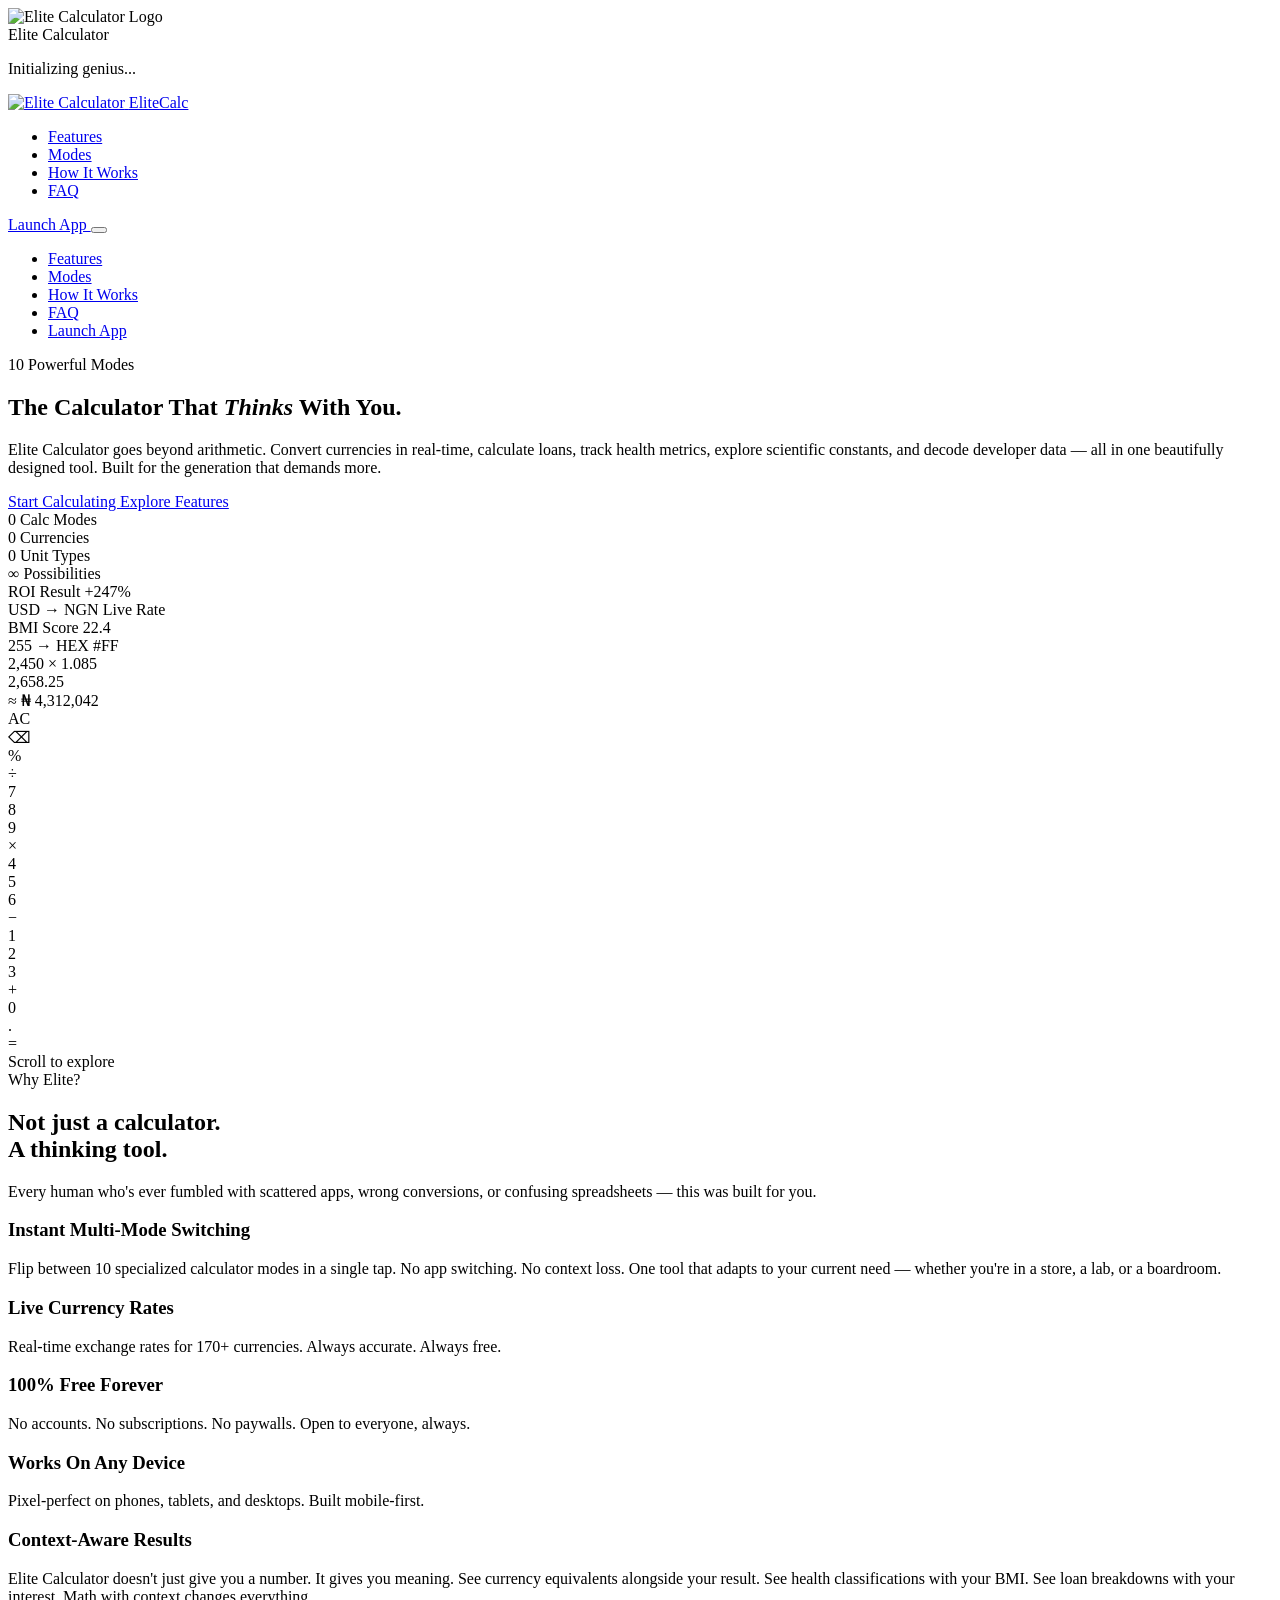
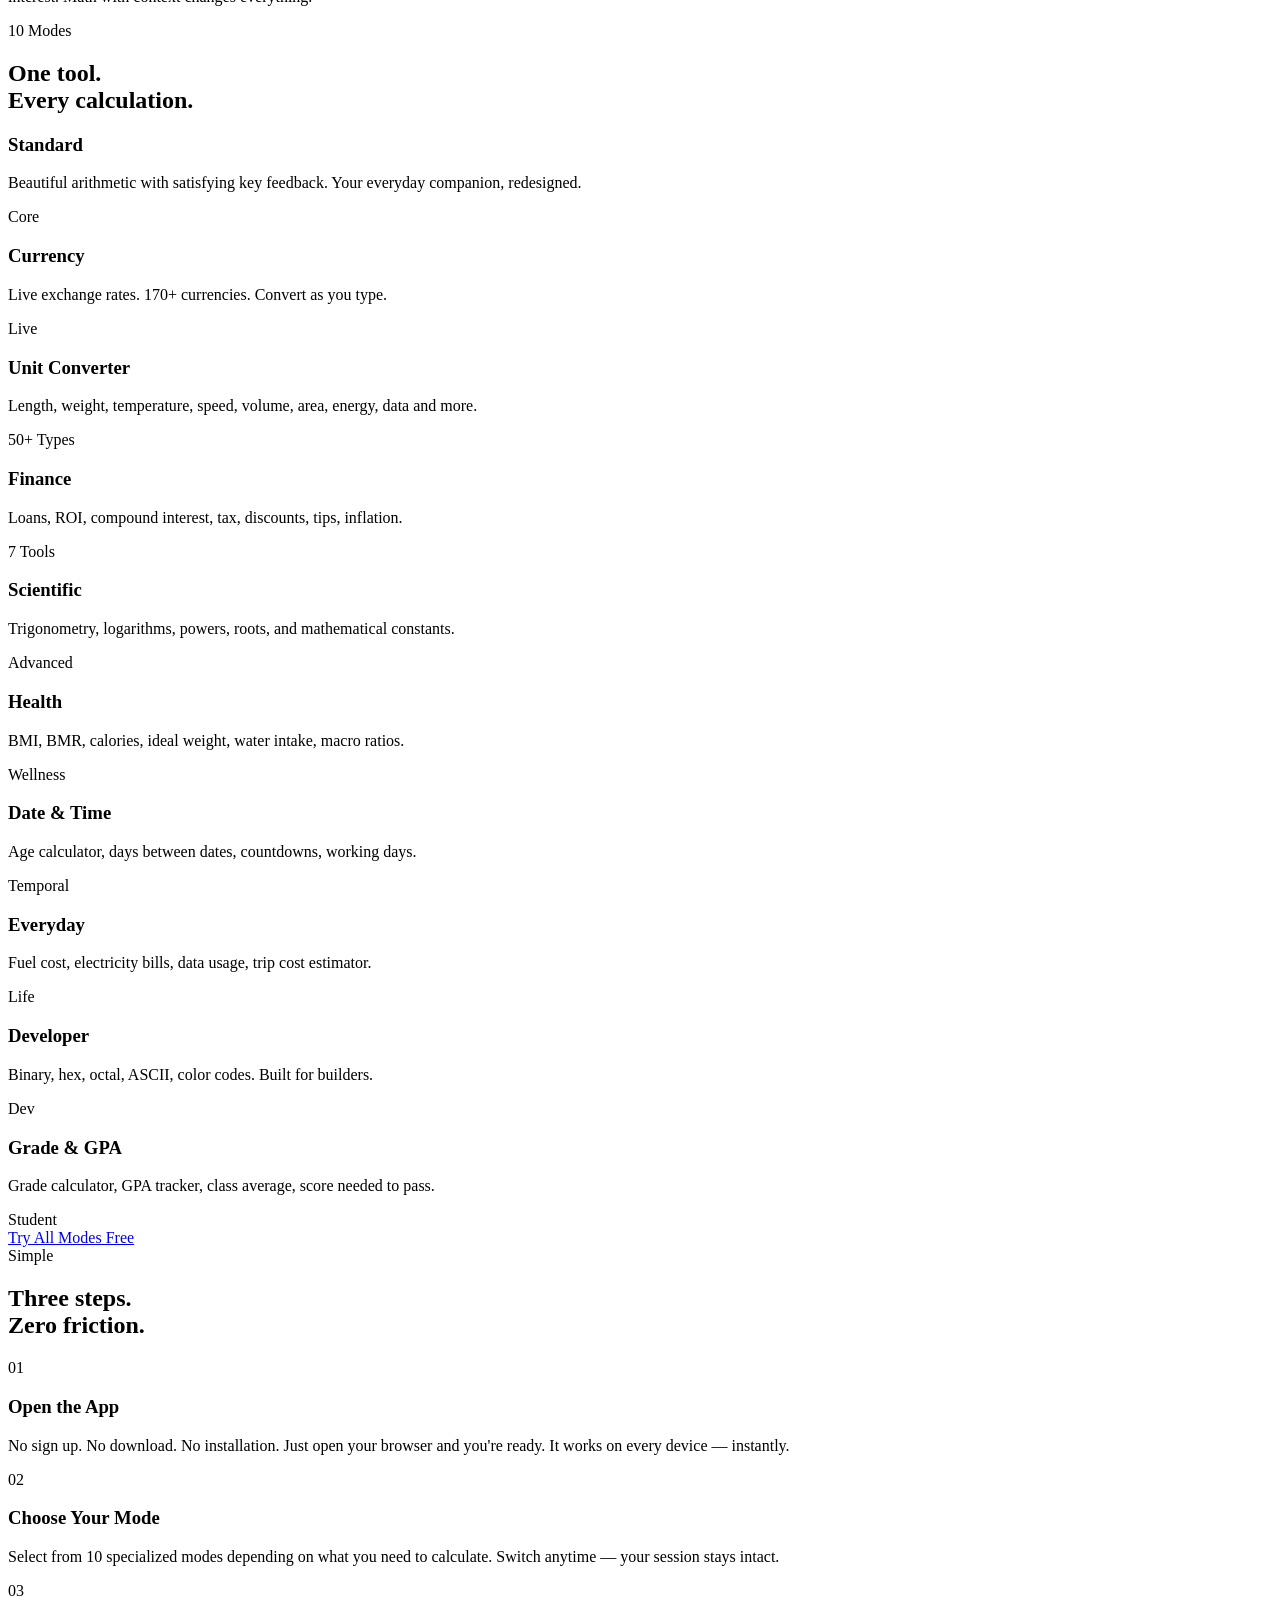
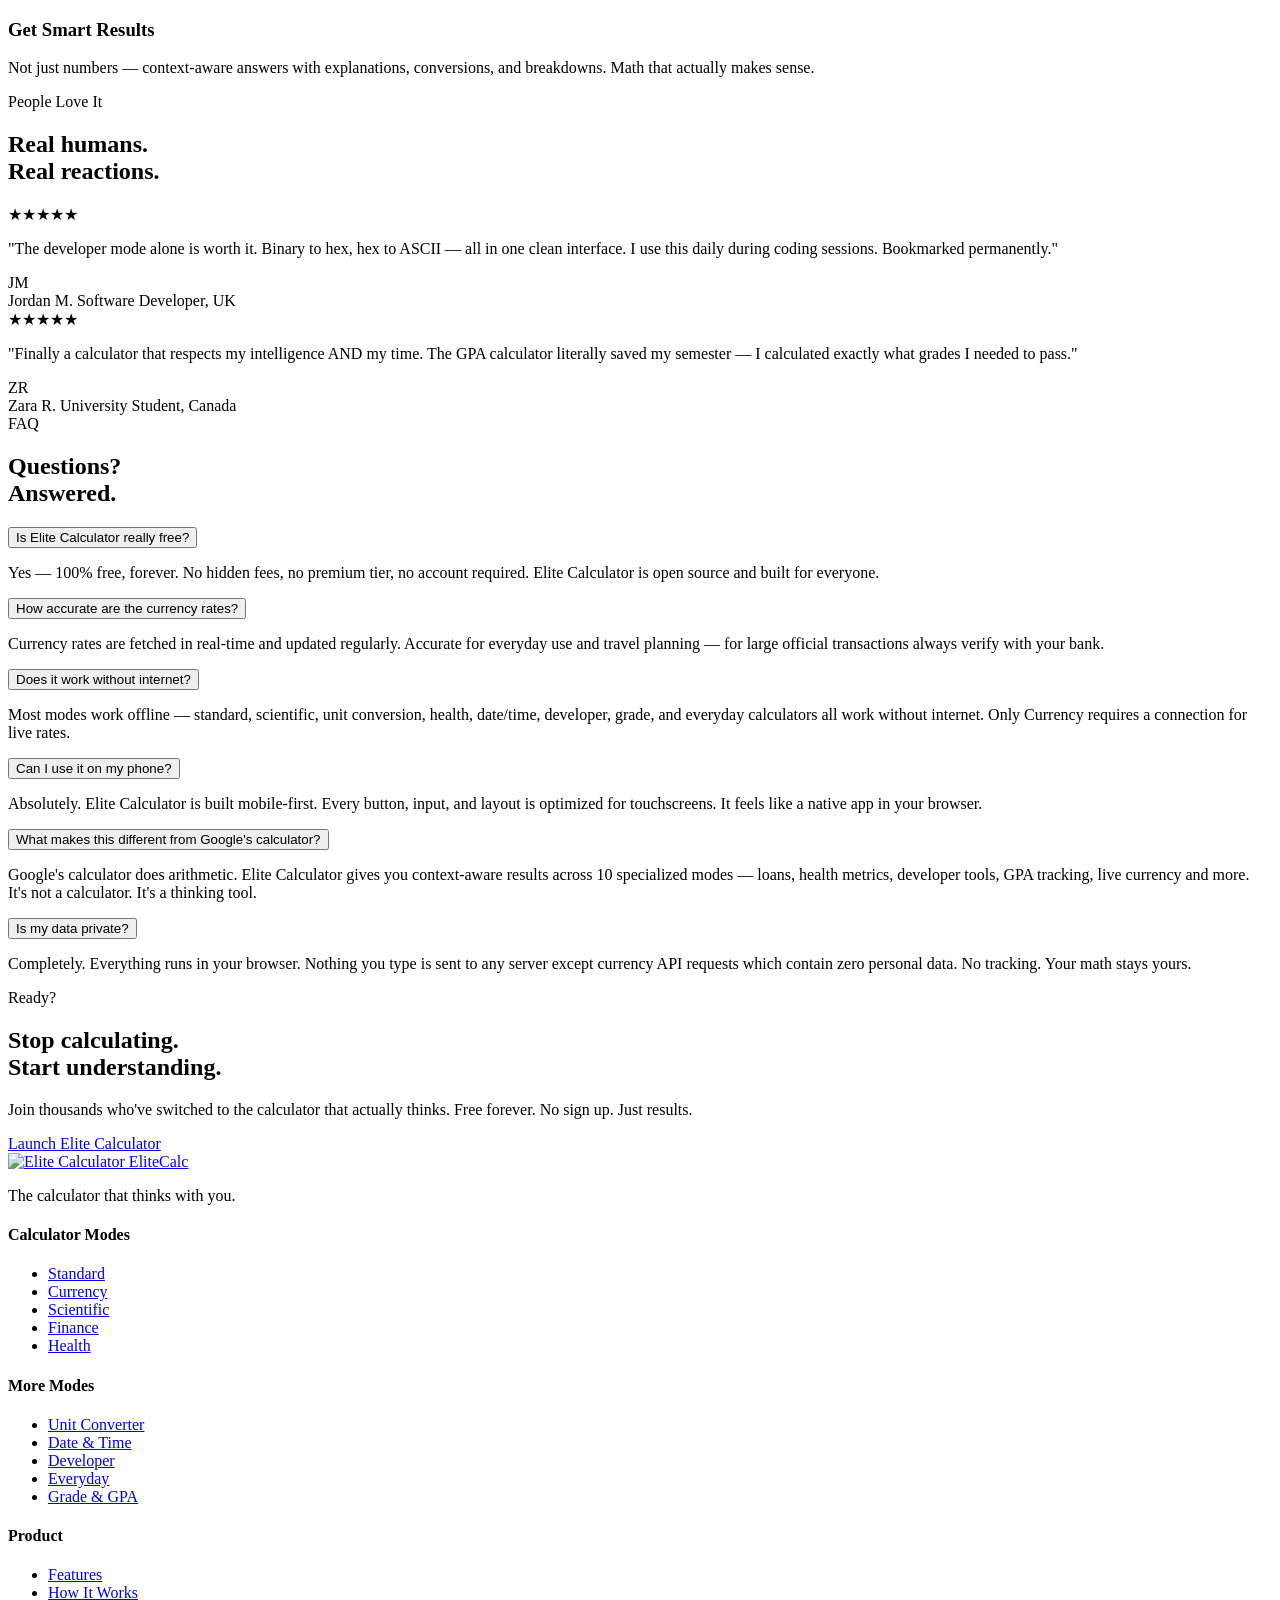
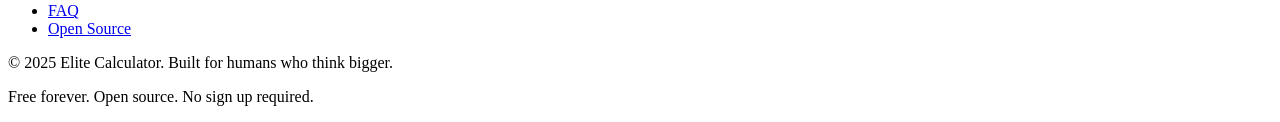
==== index.html @ 3273c1b9 "Create index.html for Elite Calculator Add initial HTML structure for Elite Calculator, including me" ====
<!DOCTYPE html>
<html lang="en">
<head>
  <meta charset="UTF-8" />
  <meta name="viewport" content="width=device-width, initial-scale=1.0" />
  <meta name="description" content="Elite Calculator — The calculator that thinks with you. Currency conversion, finance tools, scientific calculator, health metrics, and more." />
  <meta name="keywords" content="calculator, currency converter, unit converter, finance calculator, scientific calculator, elite calculator" />
  <meta name="author" content="Elite Calculator" />
  <meta name="theme-color" content="#0A0A0A" />

  <!-- Open Graph (Social Media Preview) -->
  <meta property="og:title" content="Elite Calculator — Beyond Numbers" />
  <meta property="og:description" content="The world's most powerful free calculator. Currency, finance, health, science, and more." />
  <meta property="og:image" content="https://i.postimg.cc/bwJGd2sS/994266106-1785743439122091.jpg" />
  <meta property="og:type" content="website" />
  <meta property="og:url" content="https://yourusername.github.io/elite-calculator/" />

  <!-- Twitter Card -->
  <meta name="twitter:card" content="summary_large_image" />
  <meta name="twitter:title" content="Elite Calculator — Beyond Numbers" />
  <meta name="twitter:description" content="The world's most powerful free calculator." />
  <meta name="twitter:image" content="https://i.postimg.cc/bwJGd2sS/994266106-1785743439122091.jpg" />

  <title>Elite Calculator — Beyond Numbers</title>

  <!-- Favicon (SVG inline approach — no image file needed) -->
  <link rel="icon" type="image/svg+xml" href="assets/favicon.svg" />

  <!-- Google Fonts -->
  <link rel="preconnect" href="https://fonts.googleapis.com" />
  <link rel="preconnect" href="https://fonts.gstatic.com" crossorigin />
  <link href="https://fonts.googleapis.com/css2?family=Space+Grotesk:wght@300;400;500;600;700&family=JetBrains+Mono:wght@300;400;500;700&family=Inter:wght@300;400;500;600&display=swap" rel="stylesheet" />

  <!-- Icons (Lucide — lightweight, perfect style) -->
  <script src="https://unpkg.com/lucide@latest/dist/umd/lucide.min.js"></script>

  <!-- Stylesheets -->
  <link rel="stylesheet" href="css/style.css" />
  <link rel="stylesheet" href="css/animations.css" />
</head>

<body>

  <!-- ============================================
       LOADING SCREEN
       Shows while page loads, fades out smoothly
  ============================================ -->
  <div id="loading-screen" class="loading-screen">
    <div class="loading-content">
      <div class="loading-logo-wrapper">
        <img
          src="https://i.postimg.cc/bwJGd2sS/994266106-1785743439122091.jpg"
          alt="Elite Calculator Logo"
          class="loading-logo"
        />
        <div class="loading-glow"></div>
      </div>
      <div class="loading-wordmark">
        <span class="loading-elite">Elite</span>
        <span class="loading-calc">Calculator</span>
      </div>
      <div class="loading-bar-container">
        <div class="loading-bar"></div>
      </div>
      <p class="loading-tagline">Initializing genius...</p>
    </div>
  </div>

  <!-- ============================================
       NAVIGATION
  ============================================ -->
  <nav class="nav" id="navbar">
    <div class="nav-container">
      <a href="index.html" class="nav-logo">
        <img
          src="https://i.postimg.cc/bwJGd2sS/994266106-1785743439122091.jpg"
          alt="Elite Calculator"
          class="nav-logo-img"
        />
        <span class="nav-logo-text">Elite<span class="nav-logo-accent">Calc</span></span>
      </a>

      <ul class="nav-links">
        <li><a href="#features" class="nav-link">Features</a></li>
        <li><a href="#modes" class="nav-link">Modes</a></li>
        <li><a href="#how-it-works" class="nav-link">How It Works</a></li>
        <li><a href="#faq" class="nav-link">FAQ</a></li>
      </ul>

      <div class="nav-actions">
        <a href="app.html" class="btn-primary nav-cta">
          <i data-lucide="calculator"></i>
          Launch App
        </a>
        <button class="nav-hamburger" id="hamburger" aria-label="Open menu">
          <span></span>
          <span></span>
          <span></span>
        </button>
      </div>
    </div>

    <!-- Mobile Menu -->
    <div class="mobile-menu" id="mobile-menu">
      <ul class="mobile-nav-links">
        <li><a href="#features" class="mobile-nav-link">Features</a></li>
        <li><a href="#modes" class="mobile-nav-link">Modes</a></li>
        <li><a href="#how-it-works" class="mobile-nav-link">How It Works</a></li>
        <li><a href="#faq" class="mobile-nav-link">FAQ</a></li>
        <li><a href="app.html" class="btn-primary mobile-cta">Launch App</a></li>
      </ul>
    </div>
  </nav>

  <!-- ============================================
       HERO SECTION
  ============================================ -->
  <section class="hero" id="home">

    <!-- Animated background elements -->
    <div class="hero-bg">
      <div class="hero-orb hero-orb-1"></div>
      <div class="hero-orb hero-orb-2"></div>
      <div class="hero-orb hero-orb-3"></div>
      <div class="hero-grid"></div>
    </div>

    <div class="hero-container">

      <!-- Left: Text Content -->
      <div class="hero-content">
        <div class="hero-badge">
          <i data-lucide="zap"></i>
          <span>10 Powerful Modes</span>
        </div>

        <h1 class="hero-headline">
          <span class="hero-line-1">The Calculator</span>
          <span class="hero-line-2">That <em class="hero-gradient-text">Thinks</em></span>
          <span class="hero-line-3">With You.</span>
        </h1>

        <p class="hero-description">
          Elite Calculator goes beyond arithmetic. Convert currencies in real-time,
          calculate loans, track health metrics, explore scientific constants,
          and decode developer data — all in one beautifully designed tool.
          Built for the generation that demands more.
        </p>

        <div class="hero-actions">
          <a href="app.html" class="btn-primary btn-large">
            <i data-lucide="calculator"></i>
            Start Calculating
          </a>
          <a href="#features" class="btn-ghost btn-large">
            Explore Features
            <i data-lucide="arrow-down"></i>
          </a>
        </div>

        <div class="hero-stats">
          <div class="hero-stat">
            <span class="hero-stat-number" data-count="10">0</span>
            <span class="hero-stat-label">Calc Modes</span>
          </div>
          <div class="hero-stat-divider"></div>
          <div class="hero-stat">
            <span class="hero-stat-number" data-count="170">0</span>
            <span class="hero-stat-label">Currencies</span>
          </div>
          <div class="hero-stat-divider"></div>
          <div class="hero-stat">
            <span class="hero-stat-number" data-count="50">0</span>
            <span class="hero-stat-label">Unit Types</span>
          </div>
          <div class="hero-stat-divider"></div>
          <div class="hero-stat">
            <span class="hero-stat-number">∞</span>
            <span class="hero-stat-label">Possibilities</span>
          </div>
        </div>
      </div>

      <!-- Right: Calculator Preview Visual -->
      <div class="hero-visual">
        <div class="hero-device">
          <!-- Floating cards around the calculator -->
          <div class="floating-card floating-card-1">
            <i data-lucide="trending-up"></i>
            <div class="floating-card-content">
              <span class="floating-card-label">ROI Result</span>
              <span class="floating-card-value">+247%</span>
            </div>
          </div>

          <div class="floating-card floating-card-2">
            <i data-lucide="dollar-sign"></i>
            <div class="floating-card-content">
              <span class="floating-card-label">USD → NGN</span>
              <span class="floating-card-value">Live Rate</span>
            </div>
          </div>

          <div class="floating-card floating-card-3">
            <i data-lucide="activity"></i>
            <div class="floating-card-content">
              <span class="floating-card-label">BMI Score</span>
              <span class="floating-card-value">22.4</span>
            </div>
          </div>

          <div class="floating-card floating-card-4">
            <i data-lucide="code-2"></i>
            <div class="floating-card-content">
              <span class="floating-card-label">255 → HEX</span>
              <span class="floating-card-value">#FF</span>
            </div>
          </div>

          <!-- Main calculator mockup -->
          <div class="calc-mockup">
            <div class="calc-mockup-screen">
              <div class="calc-mockup-expression">2,450 × 1.085</div>
              <div class="calc-mockup-result">2,658.25</div>
              <div class="calc-mockup-currency">≈ ₦ 4,312,042</div>
            </div>
            <div class="calc-mockup-buttons">
              <div class="calc-btn-row">
                <div class="cmb cmb-func">AC</div>
                <div class="cmb cmb-func">⌫</div>
                <div class="cmb cmb-func">%</div>
                <div class="cmb cmb-op">÷</div>
              </div>
              <div class="calc-btn-row">
                <div class="cmb">7</div>
                <div class="cmb">8</div>
                <div class="cmb">9</div>
                <div class="cmb cmb-op">×</div>
              </div>
              <div class="calc-btn-row">
                <div class="cmb">4</div>
                <div class="cmb">5</div>
                <div class="cmb">6</div>
                <div class="cmb cmb-op">−</div>
              </div>
              <div class="calc-btn-row">
                <div class="cmb">1</div>
                <div class="cmb">2</div>
                <div class="cmb">3</div>
                <div class="cmb cmb-op">+</div>
              </div>
              <div class="calc-btn-row">
                <div class="cmb cmb-zero">0</div>
                <div class="cmb">.</div>
                <div class="cmb cmb-equals">=</div>
              </div>
            </div>
          </div>
        </div>
      </div>

    </div>

    <!-- Scroll indicator -->
    <div class="scroll-indicator">
      <div class="scroll-dot"></div>
      <span>Scroll to explore</span>
    </div>

  </section>

  <!-- ============================================
       FEATURES SECTION
  ============================================ -->
  <section class="features" id="features">
    <div class="section-container">

      <div class="section-header reveal">
        <div class="section-badge">Why Elite?</div>
        <h2 class="section-title">
          Not just a calculator.<br />
          <span class="gradient-text">A thinking tool.</span>
        </h2>
        <p class="section-subtitle">
          Every human who's ever fumbled with scattered apps, wrong conversions,
          or confusing spreadsheets — this was built for you.
        </p>
      </div>

      <div class="features-bento">

        <div class="bento-card bento-large reveal">
          <div class="bento-icon">
            <i data-lucide="zap"></i>
          </div>
          <h3>Instant Multi-Mode Switching</h3>
          <p>Flip between 10 specialized calculator modes in a single tap. No app switching. No context loss. One tool that adapts to your current need — whether you're in a store, a lab, or a boardroom.</p>
          <div class="bento-glow"></div>
        </div>

        <div class="bento-card reveal">
          <div class="bento-icon">
            <i data-lucide="refresh-cw"></i>
          </div>
          <h3>Live Currency Rates</h3>
          <p>Real-time exchange rates for 170+ currencies. Always accurate. Always free.</p>
          <div class="bento-glow"></div>
        </div>

        <div class="bento-card reveal">
          <div class="bento-icon">
            <i data-lucide="shield-check"></i>
          </div>
          <h3>100% Free Forever</h3>
          <p>No accounts. No subscriptions. No paywalls. Open to everyone, always.</p>
          <div class="bento-glow"></div>
        </div>

        <div class="bento-card reveal">
          <div class="bento-icon">
            <i data-lucide="smartphone"></i>
          </div>
          <h3>Works On Any Device</h3>
          <p>Pixel-perfect on phones, tablets, and desktops. Built mobile-first.</p>
          <div class="bento-glow"></div>
        </div>

        <div class="bento-card bento-wide reveal">
          <div class="bento-icon">
            <i data-lucide="layers"></i>
          </div>
          <h3>Context-Aware Results</h3>
          <p>Elite Calculator doesn't just give you a number. It gives you meaning. See currency equivalents alongside your result. See health classifications with your BMI. See loan breakdowns with your interest. Math with context changes everything.</p>
          <div class="bento-glow"></div>
        </div>

      </div>
    </div>
  </section>

  <!-- ============================================
       MODES SECTION
  ============================================ -->
  <section class="modes" id="modes">
    <div class="section-container">

      <div class="section-header reveal">
        <div class="section-badge">10 Modes</div>
        <h2 class="section-title">
          One tool.<br />
          <span class="gradient-text">Every calculation.</span>
        </h2>
      </div>

      <div class="modes-grid">

        <div class="mode-card reveal" data-mode="standard">
          <div class="mode-icon-wrap">
            <i data-lucide="hash"></i>
          </div>
          <div class="mode-info">
            <h3>Standard</h3>
            <p>Beautiful arithmetic with satisfying key feedback. Your everyday companion, redesigned.</p>
          </div>
          <div class="mode-tag">Core</div>
        </div>

        <div class="mode-card reveal" data-mode="currency">
          <div class="mode-icon-wrap">
            <i data-lucide="dollar-sign"></i>
          </div>
          <div class="mode-info">
            <h3>Currency</h3>
            <p>Live exchange rates. 170+ currencies. Convert as you type.</p>
          </div>
          <div class="mode-tag">Live</div>
        </div>

        <div class="mode-card reveal" data-mode="units">
          <div class="mode-icon-wrap">
            <i data-lucide="ruler"></i>
          </div>
          <div class="mode-info">
            <h3>Unit Converter</h3>
            <p>Length, weight, temperature, speed, volume, area, energy, data and more.</p>
          </div>
          <div class="mode-tag">50+ Types</div>
        </div>

        <div class="mode-card reveal" data-mode="finance">
          <div class="mode-icon-wrap">
            <i data-lucide="trending-up"></i>
          </div>
          <div class="mode-info">
            <h3>Finance</h3>
            <p>Loans, ROI, compound interest, tax, discounts, tips, inflation.</p>
          </div>
          <div class="mode-tag">7 Tools</div>
        </div>

        <div class="mode-card reveal" data-mode="scientific">
          <div class="mode-icon-wrap">
            <i data-lucide="atom"></i>
          </div>
          <div class="mode-info">
            <h3>Scientific</h3>
            <p>Trigonometry, logarithms, powers, roots, and mathematical constants.</p>
          </div>
          <div class="mode-tag">Advanced</div>
        </div>

        <div class="mode-card reveal" data-mode="health">
          <div class="mode-icon-wrap">
            <i data-lucide="heart-pulse"></i>
          </div>
          <div class="mode-info">
            <h3>Health</h3>
            <p>BMI, BMR, calories, ideal weight, water intake, macro ratios.</p>
          </div>
          <div class="mode-tag">Wellness</div>
        </div>

        <div class="mode-card reveal" data-mode="datetime">
          <div class="mode-icon-wrap">
            <i data-lucide="calendar"></i>
          </div>
          <div class="mode-info">
            <h3>Date & Time</h3>
            <p>Age calculator, days between dates, countdowns, working days.</p>
          </div>
          <div class="mode-tag">Temporal</div>
        </div>

        <div class="mode-card reveal" data-mode="everyday">
          <div class="mode-icon-wrap">
            <i data-lucide="fuel"></i>
          </div>
          <div class="mode-info">
            <h3>Everyday</h3>
            <p>Fuel cost, electricity bills, data usage, trip cost estimator.</p>
          </div>
          <div class="mode-tag">Life</div>
        </div>

        <div class="mode-card reveal" data-mode="developer">
          <div class="mode-icon-wrap">
            <i data-lucide="code-2"></i>
          </div>
          <div class="mode-info">
            <h3>Developer</h3>
            <p>Binary, hex, octal, ASCII, color codes. Built for builders.</p>
          </div>
          <div class="mode-tag">Dev</div>
        </div>

        <div class="mode-card reveal" data-mode="grade">
          <div class="mode-icon-wrap">
            <i data-lucide="graduation-cap"></i>
          </div>
          <div class="mode-info">
            <h3>Grade & GPA</h3>
            <p>Grade calculator, GPA tracker, class average, score needed to pass.</p>
          </div>
          <div class="mode-tag">Student</div>
        </div>

      </div>

      <div class="modes-cta reveal">
        <a href="app.html" class="btn-primary btn-large">
          <i data-lucide="play"></i>
          Try All Modes Free
        </a>
      </div>

    </div>
  </section>

  <!-- ============================================
       HOW IT WORKS
  ============================================ -->
  <section class="how-it-works" id="how-it-works">
    <div class="section-container">

      <div class="section-header reveal">
        <div class="section-badge">Simple</div>
        <h2 class="section-title">
          Three steps.<br />
          <span class="gradient-text">Zero friction.</span>
        </h2>
      </div>

      <div class="steps-grid">

        <div class="step-card reveal">
          <div class="step-number">01</div>
          <div class="step-icon">
            <i data-lucide="mouse-pointer-click"></i>
          </div>
          <h3>Open the App</h3>
          <p>No sign up. No download. No installation. Just open your browser and you're ready. It works on every device — instantly.</p>
        </div>

        <div class="step-connector reveal"></div>

        <div class="step-card reveal">
          <div class="step-number">02</div>
          <div class="step-icon">
            <i data-lucide="layers"></i>
          </div>
          <h3>Choose Your Mode</h3>
          <p>Select from 10 specialized modes depending on what you need to calculate. Switch anytime — your session stays intact.</p>
        </div>

        <div class="step-connector reveal"></div>

        <div class="step-card reveal">
          <div class="step-number">03</div>
          <div class="step-icon">
            <i data-lucide="sparkles"></i>
          </div>
          <h3>Get Smart Results</h3>
          <p>Not just numbers — context-aware answers with explanations, conversions, and breakdowns. Math that actually makes sense.</p>
        </div>

      </div>
    </div>
  </section>

  <!-- ============================================
       TESTIMONIALS
  ============================================ -->
  <section class="testimonials" id="testimonials">
    <div class="section-container">

      <div class="section-header reveal">
        <div class="section-badge">People Love It</div>
        <h2 class="section-title">
          Real humans.<br />
          <span class="gradient-text">Real reactions.</span>
        </h2>
      </div>

      <div class="testimonials-grid">

                <div class="testimonial-card reveal">
          <div class="testimonial-stars">★★★★★</div>
          <p class="testimonial-text">"The developer mode alone is worth it. Binary to hex, hex to ASCII — all in one clean interface. I use this daily during coding sessions. Bookmarked permanently."</p>
          <div class="testimonial-author">
            <div class="testimonial-avatar">JM</div>
            <div class="testimonial-info">
              <span class="testimonial-name">Jordan M.</span>
              <span class="testimonial-role">Software Developer, UK</span>
            </div>
          </div>
        </div>

        <div class="testimonial-card reveal">
          <div class="testimonial-stars">★★★★★</div>
          <p class="testimonial-text">"Finally a calculator that respects my intelligence AND my time. The GPA calculator literally saved my semester — I calculated exactly what grades I needed to pass."</p>
          <div class="testimonial-author">
            <div class="testimonial-avatar">ZR</div>
            <div class="testimonial-info">
              <span class="testimonial-name">Zara R.</span>
              <span class="testimonial-role">University Student, Canada</span>
            </div>
          </div>
        </div>

      </div>
    </div>
  </section>

  <!-- FAQ SECTION -->
  <section class="faq" id="faq">
    <div class="section-container">

      <div class="section-header reveal">
        <div class="section-badge">FAQ</div>
        <h2 class="section-title">
          Questions?<br />
          <span class="gradient-text">Answered.</span>
        </h2>
      </div>

      <div class="faq-list">

        <div class="faq-item reveal">
          <button class="faq-question" aria-expanded="false">
            <span>Is Elite Calculator really free?</span>
            <i data-lucide="plus"></i>
          </button>
          <div class="faq-answer">
            <p>Yes — 100% free, forever. No hidden fees, no premium tier, no account required. Elite Calculator is open source and built for everyone.</p>
          </div>
        </div>

        <div class="faq-item reveal">
          <button class="faq-question" aria-expanded="false">
            <span>How accurate are the currency rates?</span>
            <i data-lucide="plus"></i>
          </button>
          <div class="faq-answer">
            <p>Currency rates are fetched in real-time and updated regularly. Accurate for everyday use and travel planning — for large official transactions always verify with your bank.</p>
          </div>
        </div>

        <div class="faq-item reveal">
          <button class="faq-question" aria-expanded="false">
            <span>Does it work without internet?</span>
            <i data-lucide="plus"></i>
          </button>
          <div class="faq-answer">
            <p>Most modes work offline — standard, scientific, unit conversion, health, date/time, developer, grade, and everyday calculators all work without internet. Only Currency requires a connection for live rates.</p>
          </div>
        </div>

        <div class="faq-item reveal">
          <button class="faq-question" aria-expanded="false">
            <span>Can I use it on my phone?</span>
            <i data-lucide="plus"></i>
          </button>
          <div class="faq-answer">
            <p>Absolutely. Elite Calculator is built mobile-first. Every button, input, and layout is optimized for touchscreens. It feels like a native app in your browser.</p>
          </div>
        </div>

        <div class="faq-item reveal">
          <button class="faq-question" aria-expanded="false">
            <span>What makes this different from Google's calculator?</span>
            <i data-lucide="plus"></i>
          </button>
          <div class="faq-answer">
            <p>Google's calculator does arithmetic. Elite Calculator gives you context-aware results across 10 specialized modes — loans, health metrics, developer tools, GPA tracking, live currency and more. It's not a calculator. It's a thinking tool.</p>
          </div>
        </div>

        <div class="faq-item reveal">
          <button class="faq-question" aria-expanded="false">
            <span>Is my data private?</span>
            <i data-lucide="plus"></i>
          </button>
          <div class="faq-answer">
            <p>Completely. Everything runs in your browser. Nothing you type is sent to any server except currency API requests which contain zero personal data. No tracking. Your math stays yours.</p>
          </div>
        </div>

      </div>
    </div>
  </section>

  <!-- FINAL CTA -->
  <section class="cta-section">
    <div class="section-container">
      <div class="cta-card reveal">
        <div class="cta-orb-1"></div>
        <div class="cta-orb-2"></div>
        <div class="section-badge">Ready?</div>
        <h2 class="cta-title">
          Stop calculating.<br />
          <span class="gradient-text">Start understanding.</span>
        </h2>
        <p class="cta-description">
          Join thousands who've switched to the calculator that actually thinks.
          Free forever. No sign up. Just results.
        </p>
        <a href="app.html" class="btn-primary btn-large btn-glow">
          <i data-lucide="calculator"></i>
          Launch Elite Calculator
        </a>
      </div>
    </div>
  </section>

  <!-- FOOTER -->
  <footer class="footer">
    <div class="footer-container">

      <div class="footer-brand">
        <a href="index.html" class="footer-logo">
          <img
            src="https://i.postimg.cc/bwJGd2sS/994266106-1785743439122091.jpg"
            alt="Elite Calculator"
            class="footer-logo-img"
          />
          <span class="footer-logo-text">Elite<span class="footer-logo-accent">Calc</span></span>
        </a>
        <p class="footer-tagline">The calculator that thinks with you.</p>
        <div class="footer-socials">
          <a href="#" class="footer-social" aria-label="GitHub">
            <i data-lucide="github"></i>
          </a>
          <a href="#" class="footer-social" aria-label="Twitter">
            <i data-lucide="twitter"></i>
          </a>
          <a href="#" class="footer-social" aria-label="Instagram">
            <i data-lucide="instagram"></i>
          </a>
        </div>
      </div>

      <div class="footer-links-group">
        <h4>Calculator Modes</h4>
        <ul>
          <li><a href="app.html">Standard</a></li>
          <li><a href="app.html">Currency</a></li>
          <li><a href="app.html">Scientific</a></li>
          <li><a href="app.html">Finance</a></li>
          <li><a href="app.html">Health</a></li>
        </ul>
      </div>

      <div class="footer-links-group">
        <h4>More Modes</h4>
        <ul>
          <li><a href="app.html">Unit Converter</a></li>
          <li><a href="app.html">Date & Time</a></li>
          <li><a href="app.html">Developer</a></li>
          <li><a href="app.html">Everyday</a></li>
          <li><a href="app.html">Grade & GPA</a></li>
        </ul>
      </div>

      <div class="footer-links-group">
        <h4>Product</h4>
        <ul>
          <li><a href="#features">Features</a></li>
          <li><a href="#how-it-works">How It Works</a></li>
          <li><a href="#faq">FAQ</a></li>
          <li><a href="#">Open Source</a></li>
        </ul>
      </div>

    </div>

    <div class="footer-bottom">
      <p>© 2025 Elite Calculator. Built for humans who think bigger.</p>
      <p>Free forever. Open source. No sign up required.</p>
    </div>
  </footer>

  <!-- Scroll Progress Bar -->
  <div class="scroll-progress" id="scroll-progress"></div>

  <script src="js/main.js"></script>

</body>
  </html>
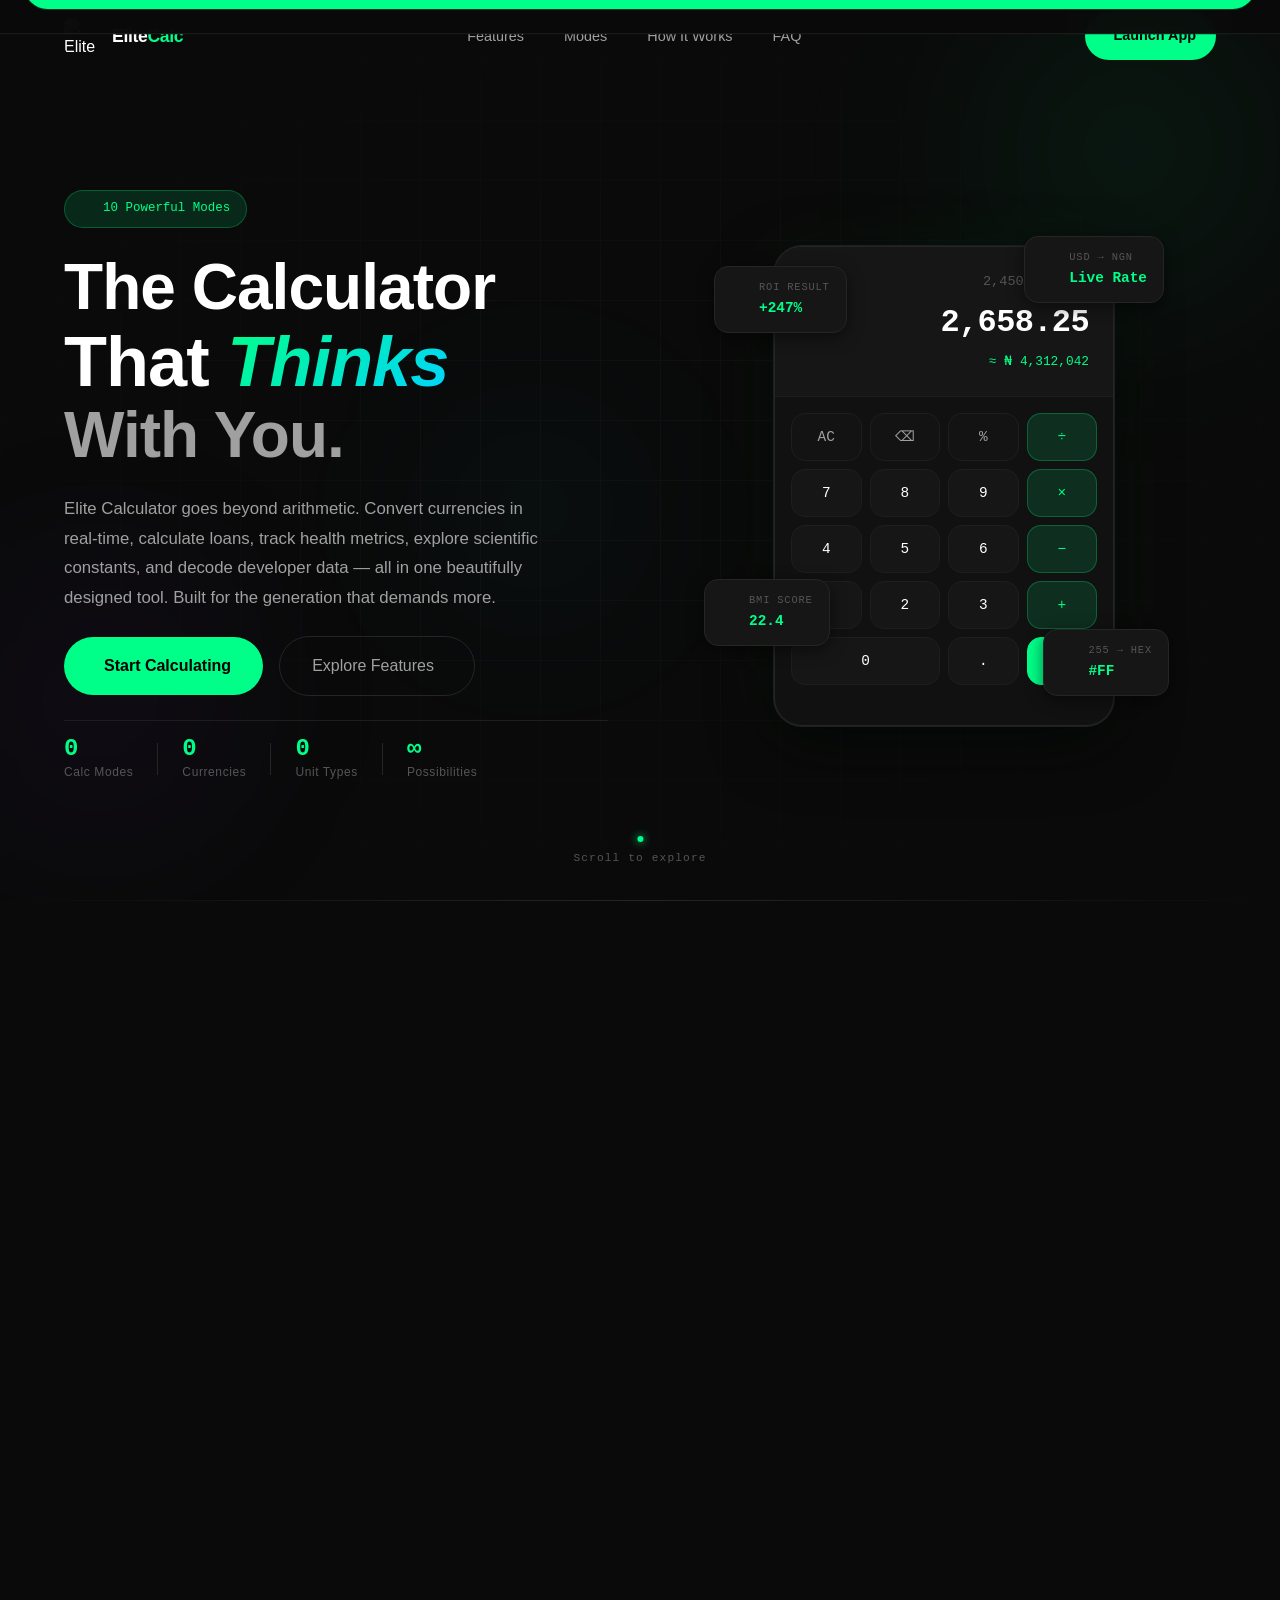
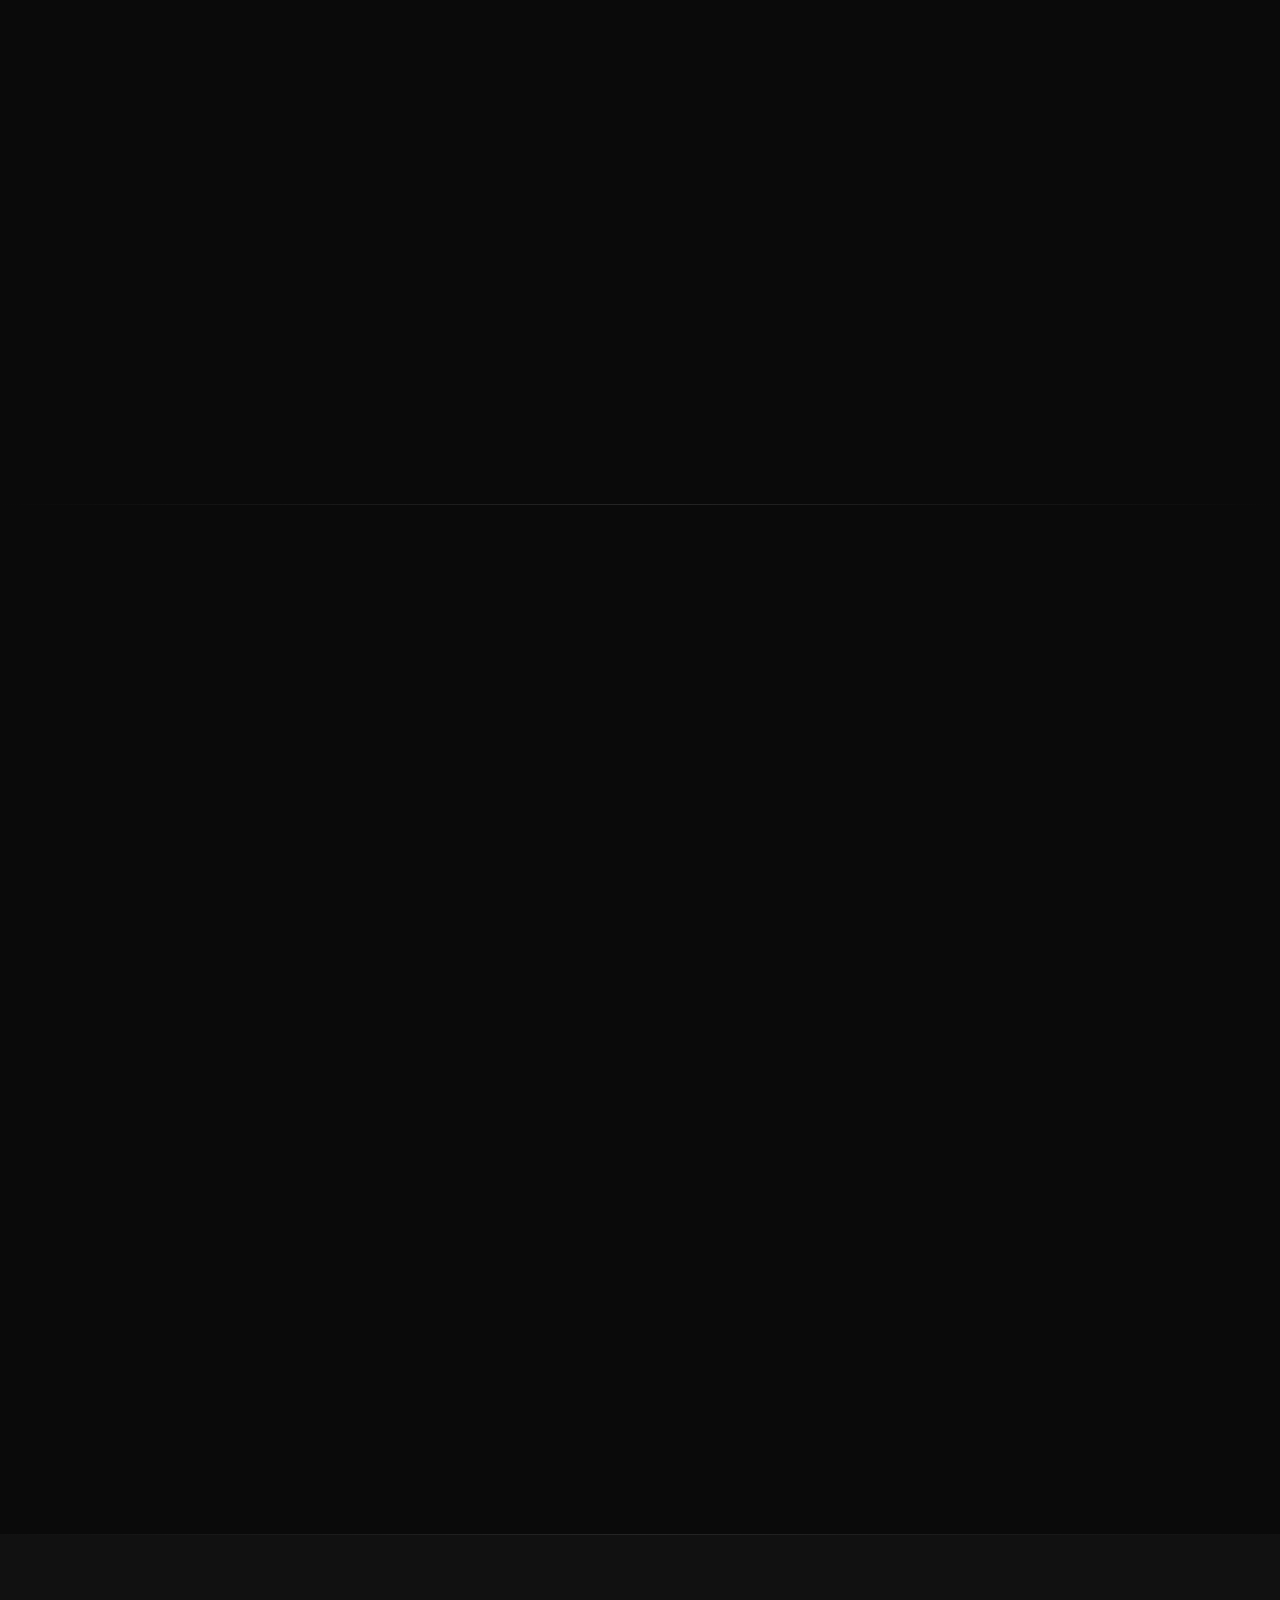
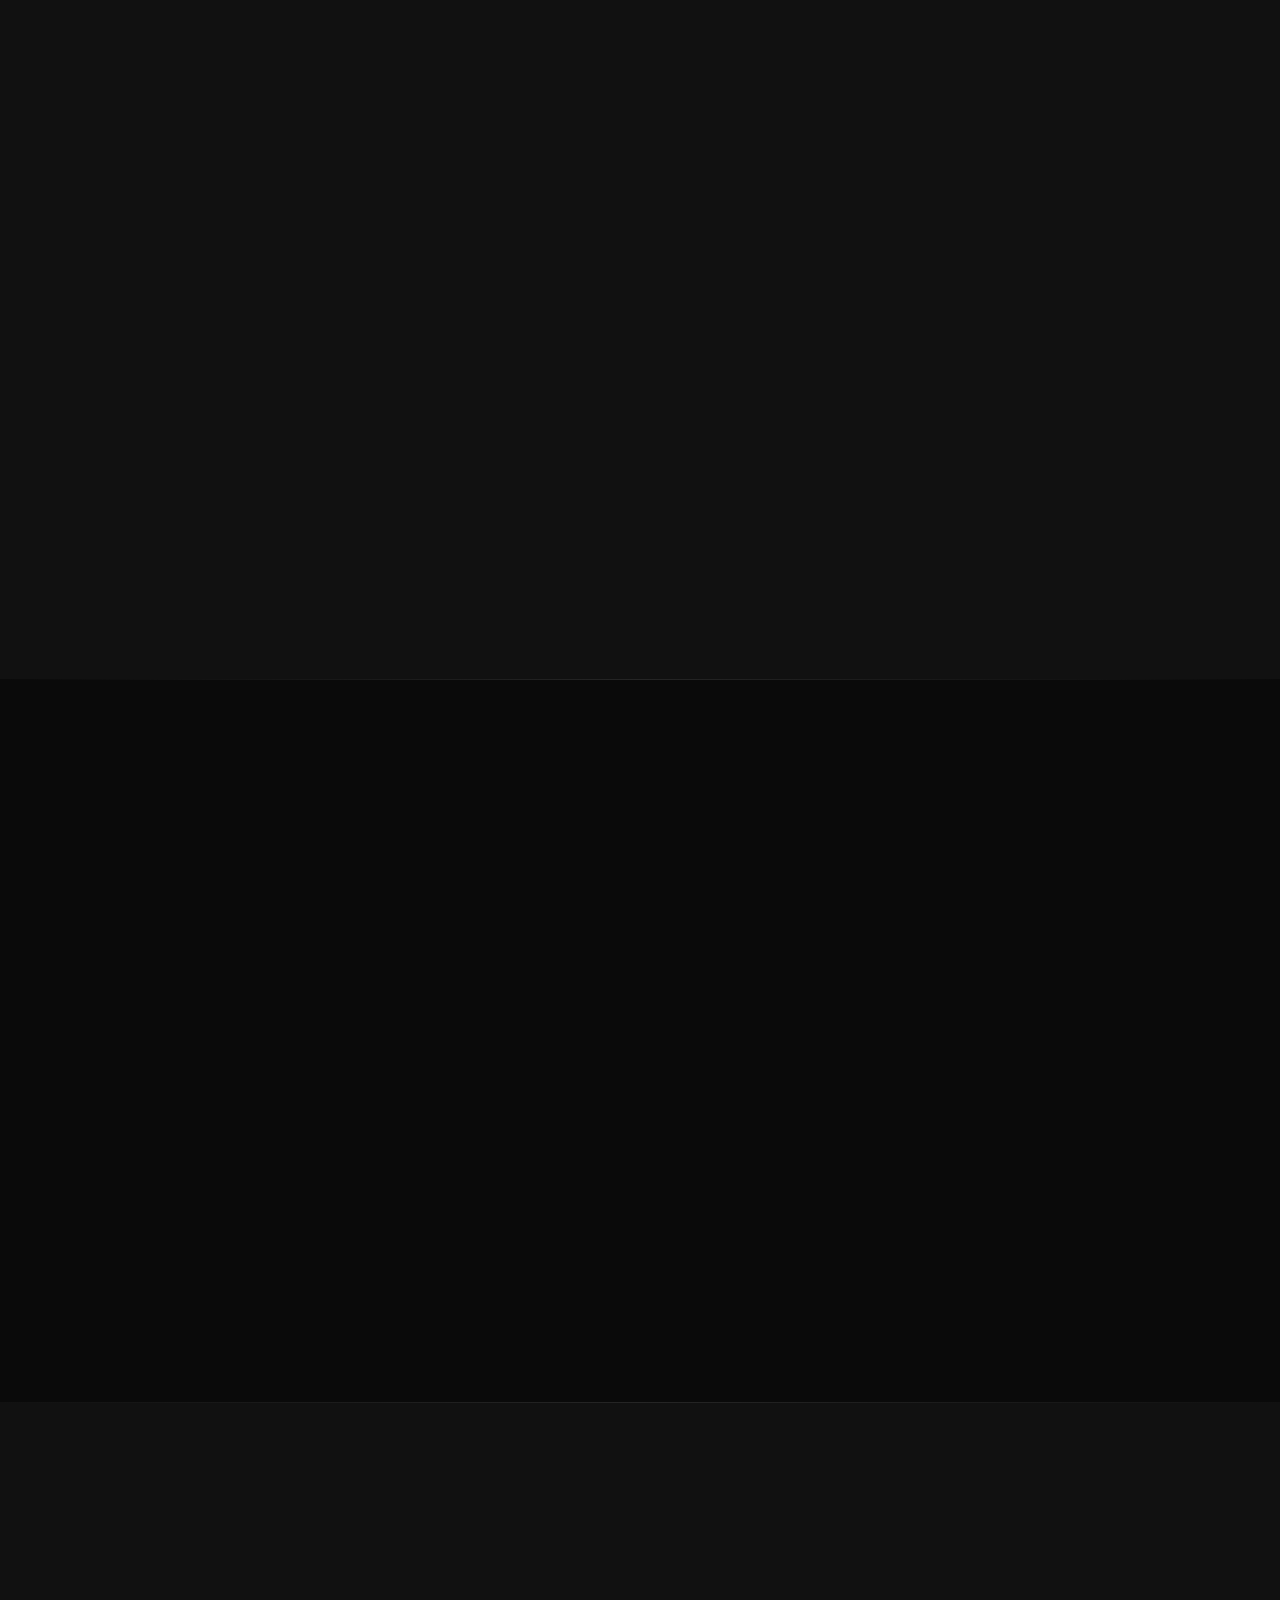
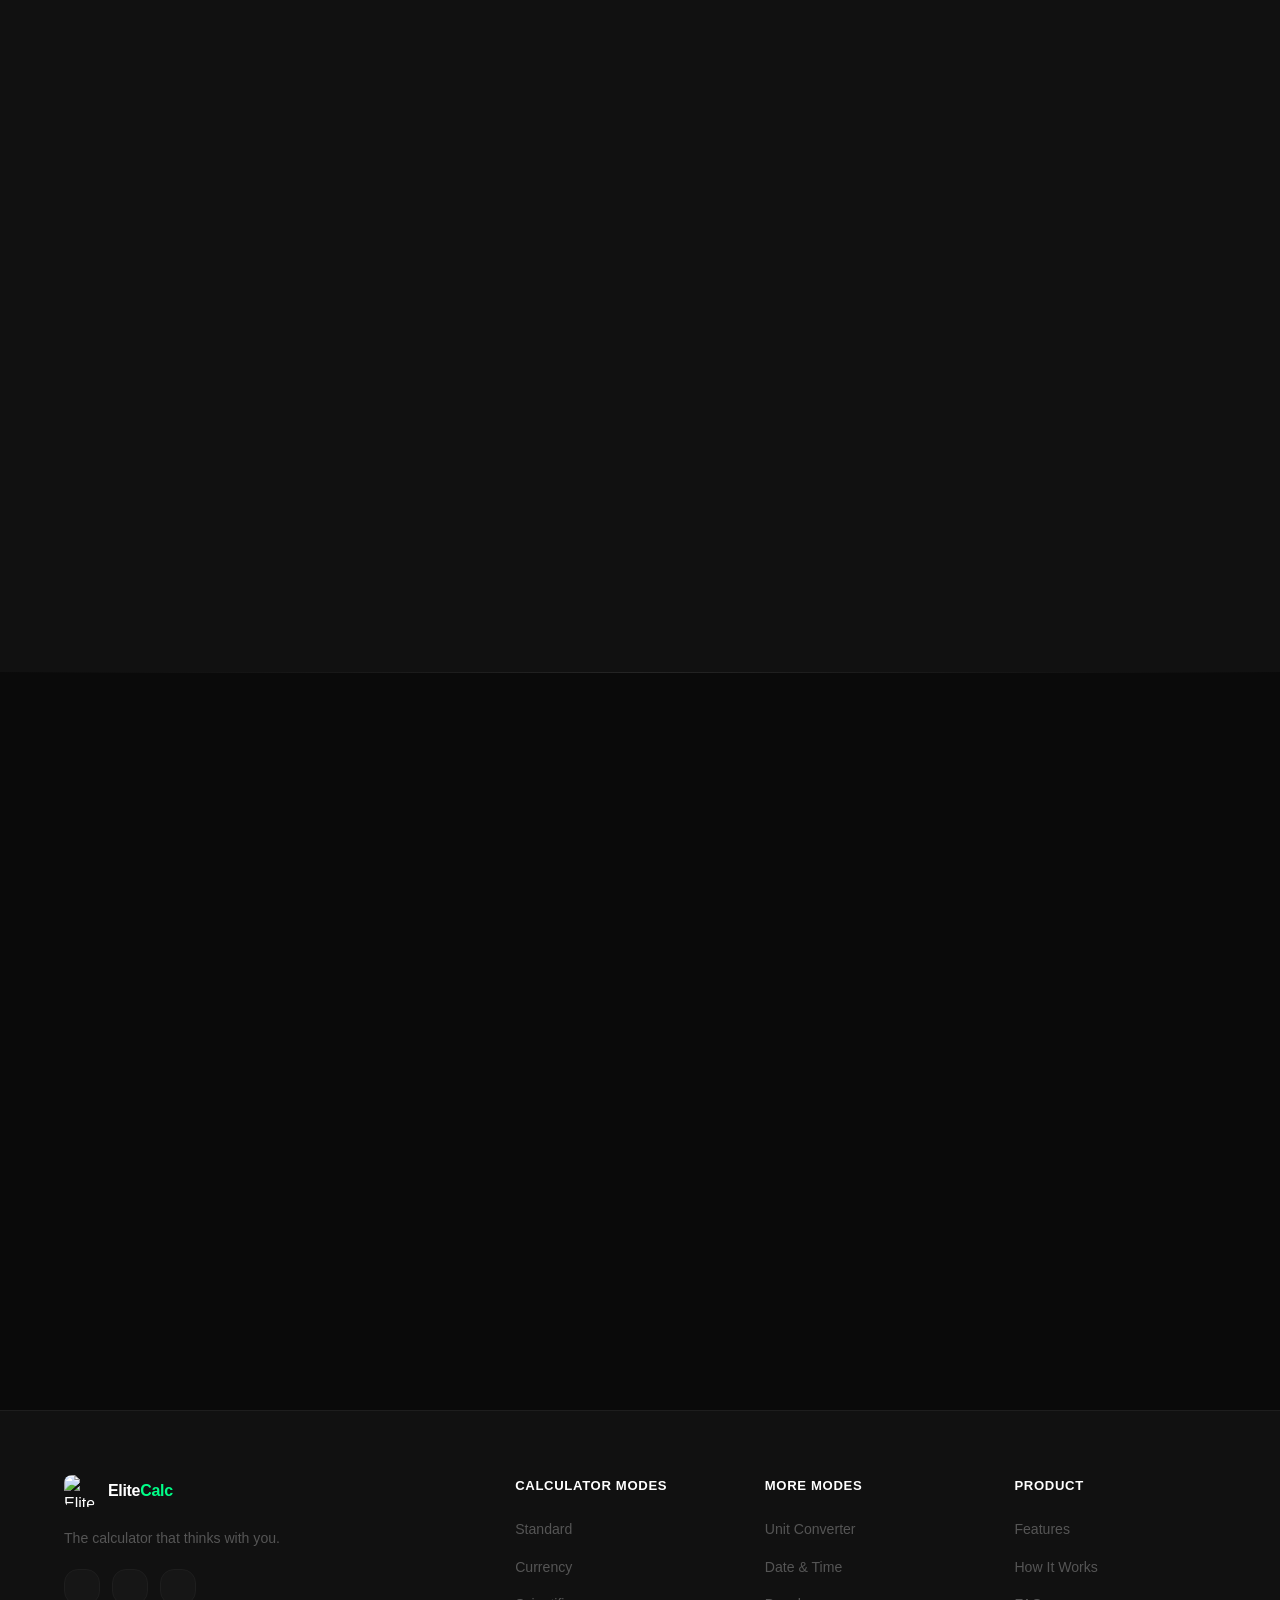
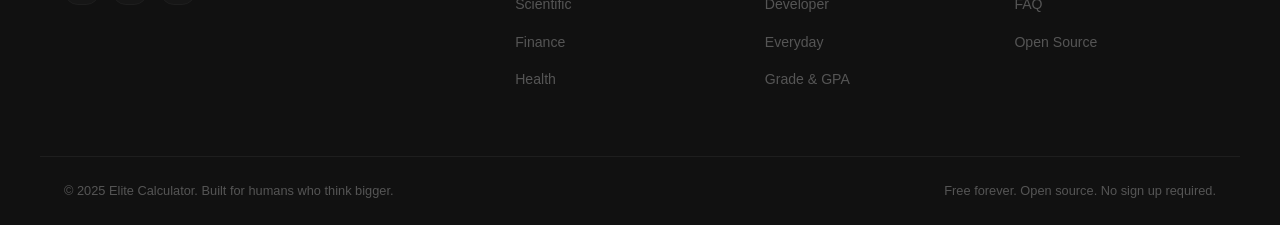
==== commit deba55db: "Set loading screen to display none by default Hide loading screen by default using inline style." ====
--- a/index.html
+++ b/index.html
@@ -45,7 +45,7 @@
        LOADING SCREEN
        Shows while page loads, fades out smoothly
   ============================================ -->
-  <div id="loading-screen" class="loading-screen">
+  <div id="loading-screen" class="loading-screen" style="display:none!important">
     <div class="loading-content">
       <div class="loading-logo-wrapper">
         <img
--- a/css/style.css
+++ b/css/style.css
@@ -0,0 +1,2062 @@
+#loading-screen { display: none !important; }/* ============================================
+   ELITE CALCULATOR — DESIGN SYSTEM
+   The single source of truth for all visuals
+============================================ */
+
+/* --- DESIGN TOKENS (CSS Variables) ---
+   Think of these as your brand settings.
+   Change one variable = changes everywhere.
+*/
+:root {
+  /* Colors */
+  --bg-primary:       #0A0A0A;
+  --bg-surface:       #111111;
+  --bg-elevated:      #161616;
+  --bg-card:          #131313;
+
+  --border-subtle:    #1E1E1E;
+  --border-default:   #252525;
+  --border-strong:    #333333;
+
+  --neon-green:       #00FF88;
+  --neon-green-dim:   #00FF8820;
+  --neon-green-mid:   #00FF8840;
+  --neon-violet:      #7C3AED;
+  --neon-violet-dim:  #7C3AED20;
+  --neon-cyan:        #00D4FF;
+  --neon-cyan-dim:    #00D4FF20;
+
+  --text-primary:     #FFFFFF;
+  --text-secondary:   #A0A0A0;
+  --text-tertiary:    #555555;
+  --text-accent:      #00FF88;
+
+  --error:            #FF4444;
+  --warning:          #FFB800;
+  --success:          #00FF88;
+
+  /* Typography */
+  --font-display:     'Space Grotesk', sans-serif;
+  --font-body:        'Inter', sans-serif;
+  --font-mono:        'JetBrains Mono', monospace;
+
+  /* Spacing (8px base system) */
+  --space-1:  4px;
+  --space-2:  8px;
+  --space-3:  12px;
+  --space-4:  16px;
+  --space-5:  20px;
+  --space-6:  24px;
+  --space-8:  32px;
+  --space-10: 40px;
+  --space-12: 48px;
+  --space-16: 64px;
+  --space-20: 80px;
+  --space-24: 96px;
+
+  /* Border Radius */
+  --radius-sm:   8px;
+  --radius-md:   14px;
+  --radius-lg:   20px;
+  --radius-xl:   28px;
+  --radius-full: 9999px;
+
+  /* Transitions */
+  --transition-fast:   150ms ease;
+  --transition-base:   250ms ease;
+  --transition-slow:   400ms ease;
+  --transition-spring: 400ms cubic-bezier(0.34, 1.56, 0.64, 1);
+
+  /* Shadows */
+  --shadow-sm:    0 1px 3px rgba(0,0,0,0.4);
+  --shadow-md:    0 4px 16px rgba(0,0,0,0.5);
+  --shadow-neon:  0 0 20px rgba(0,255,136,0.15);
+  --shadow-neon-strong: 0 0 40px rgba(0,255,136,0.25);
+
+  /* Layout */
+  --container-max: 1200px;
+  --nav-height:    72px;
+}
+
+/* --- RESET ---
+   Removes all browser default styling
+   so we start with a clean slate
+*/
+*, *::before, *::after {
+  box-sizing: border-box;
+  margin: 0;
+  padding: 0;
+}
+
+html {
+  scroll-behavior: smooth;
+  font-size: 16px;
+  -webkit-text-size-adjust: 100%;
+}
+
+body {
+  font-family: var(--font-body);
+  background-color: var(--bg-primary);
+  color: var(--text-primary);
+  line-height: 1.6;
+  overflow-x: hidden;
+  -webkit-font-smoothing: antialiased;
+  -moz-osx-font-smoothing: grayscale;
+}
+
+img {
+  max-width: 100%;
+  height: auto;
+  display: block;
+}
+
+a {
+  text-decoration: none;
+  color: inherit;
+}
+
+ul {
+  list-style: none;
+}
+
+button {
+  cursor: pointer;
+  border: none;
+  background: none;
+  font-family: inherit;
+}
+
+/* --- LOADING SCREEN --- */
+.loading-screen {
+  position: fixed;
+  inset: 0;
+  background: var(--bg-primary);
+  display: flex;
+  align-items: center;
+  justify-content: center;
+  z-index: 9999;
+  transition: opacity 0.6s ease, visibility 0.6s ease;
+}
+
+.loading-screen.hidden {
+  opacity: 0;
+  visibility: hidden;
+  pointer-events: none;
+}
+
+.loading-content {
+  display: flex;
+  flex-direction: column;
+  align-items: center;
+  gap: var(--space-5);
+}
+
+.loading-logo-wrapper {
+  position: relative;
+  width: 100px;
+  height: 100px;
+}
+
+.loading-logo {
+  width: 100px;
+  height: 100px;
+  object-fit: contain;
+  border-radius: var(--radius-lg);
+  animation: loadingPulse 2s ease-in-out infinite;
+}
+
+.loading-glow {
+  position: absolute;
+  inset: -15px;
+  background: radial-gradient(circle, var(--neon-green-mid) 0%, transparent 70%);
+  border-radius: 50%;
+  animation: glowPulse 2s ease-in-out infinite;
+  pointer-events: none;
+}
+
+.loading-wordmark {
+  display: flex;
+  flex-direction: column;
+  align-items: center;
+  gap: 2px;
+}
+
+.loading-elite {
+  font-family: var(--font-display);
+  font-size: 2rem;
+  font-weight: 700;
+  color: var(--text-primary);
+  letter-spacing: -0.02em;
+}
+
+.loading-calc {
+  font-family: var(--font-display);
+  font-size: 0.85rem;
+  font-weight: 400;
+  color: var(--text-secondary);
+  letter-spacing: 0.15em;
+  text-transform: uppercase;
+}
+
+.loading-bar-container {
+  width: 200px;
+  height: 2px;
+  background: var(--border-subtle);
+  border-radius: var(--radius-full);
+  overflow: hidden;
+  margin-top: var(--space-3);
+}
+
+.loading-bar {
+  height: 100%;
+  width: 0%;
+  background: linear-gradient(90deg, var(--neon-green), var(--neon-cyan));
+  border-radius: var(--radius-full);
+  animation: loadingBar 2s ease-in-out forwards;
+  box-shadow: 0 0 10px var(--neon-green);
+}
+
+.loading-tagline {
+  font-family: var(--font-mono);
+  font-size: 0.75rem;
+  color: var(--text-tertiary);
+  letter-spacing: 0.1em;
+  animation: blink 1.2s ease-in-out infinite;
+}
+
+/* Loading Animations */
+@keyframes loadingPulse {
+  0%, 100% { transform: scale(1); }
+  50% { transform: scale(1.04); }
+}
+
+@keyframes glowPulse {
+  0%, 100% { opacity: 0.4; transform: scale(1); }
+  50% { opacity: 0.9; transform: scale(1.15); }
+}
+
+@keyframes loadingBar {
+  0%   { width: 0%; }
+  30%  { width: 35%; }
+  60%  { width: 70%; }
+  85%  { width: 88%; }
+  100% { width: 100%; }
+}
+
+@keyframes blink {
+  0%, 100% { opacity: 1; }
+  50% { opacity: 0.3; }
+  }/* ============================================
+   NAVIGATION
+============================================ */
+.nav {
+  position: fixed;
+  top: 0;
+  left: 0;
+  right: 0;
+  z-index: 1000;
+  height: var(--nav-height);
+  display: flex;
+  align-items: center;
+  transition: background var(--transition-base),
+              border-color var(--transition-base),
+              backdrop-filter var(--transition-base);
+}
+
+/* Glass effect activates on scroll via JS */
+.nav.scrolled {
+  background: rgba(10, 10, 10, 0.85);
+  backdrop-filter: blur(20px);
+  -webkit-backdrop-filter: blur(20px);
+  border-bottom: 1px solid var(--border-subtle);
+}
+
+.nav-container {
+  width: 100%;
+  max-width: var(--container-max);
+  margin: 0 auto;
+  padding: 0 var(--space-6);
+  display: flex;
+  align-items: center;
+  justify-content: space-between;
+  gap: var(--space-6);
+}
+
+/* Logo */
+.nav-logo {
+  display: flex;
+  align-items: center;
+  gap: var(--space-3);
+  flex-shrink: 0;
+}
+
+.nav-logo-img {
+  width: 36px;
+  height: 36px;
+  object-fit: contain;
+  border-radius: var(--radius-sm);
+}
+
+.nav-logo-text {
+  font-family: var(--font-display);
+  font-size: 1.1rem;
+  font-weight: 700;
+  color: var(--text-primary);
+  letter-spacing: -0.02em;
+}
+
+.nav-logo-accent {
+  color: var(--neon-green);
+}
+
+/* Desktop Nav Links */
+.nav-links {
+  display: flex;
+  align-items: center;
+  gap: var(--space-2);
+}
+
+.nav-link {
+  font-family: var(--font-body);
+  font-size: 0.9rem;
+  font-weight: 500;
+  color: var(--text-secondary);
+  padding: var(--space-2) var(--space-4);
+  border-radius: var(--radius-full);
+  transition: color var(--transition-fast),
+              background var(--transition-fast);
+}
+
+.nav-link:hover {
+  color: var(--text-primary);
+  background: var(--border-subtle);
+}
+
+/* Nav Actions */
+.nav-actions {
+  display: flex;
+  align-items: center;
+  gap: var(--space-3);
+}
+
+/* Hamburger */
+.nav-hamburger {
+  display: none;
+  flex-direction: column;
+  gap: 5px;
+  padding: var(--space-2);
+  border-radius: var(--radius-sm);
+  transition: background var(--transition-fast);
+}
+
+.nav-hamburger:hover {
+  background: var(--border-subtle);
+}
+
+.nav-hamburger span {
+  display: block;
+  width: 22px;
+  height: 2px;
+  background: var(--text-secondary);
+  border-radius: var(--radius-full);
+  transition: transform var(--transition-base),
+              opacity var(--transition-base),
+              background var(--transition-fast);
+}
+
+.nav-hamburger.active span:nth-child(1) {
+  transform: translateY(7px) rotate(45deg);
+  background: var(--neon-green);
+}
+
+.nav-hamburger.active span:nth-child(2) {
+  opacity: 0;
+}
+
+.nav-hamburger.active span:nth-child(3) {
+  transform: translateY(-7px) rotate(-45deg);
+  background: var(--neon-green);
+}
+
+/* Mobile Menu */
+.mobile-menu {
+  position: fixed;
+  top: var(--nav-height);
+  left: 0;
+  right: 0;
+  background: rgba(10, 10, 10, 0.97);
+  backdrop-filter: blur(20px);
+  -webkit-backdrop-filter: blur(20px);
+  border-bottom: 1px solid var(--border-subtle);
+  padding: var(--space-6);
+  transform: translateY(-110%);
+  transition: transform var(--transition-slow);
+  z-index: 999;
+}
+
+.mobile-menu.open {
+  transform: translateY(0);
+}
+
+.mobile-nav-links {
+  display: flex;
+  flex-direction: column;
+  gap: var(--space-2);
+}
+
+.mobile-nav-link {
+  font-family: var(--font-body);
+  font-size: 1rem;
+  font-weight: 500;
+  color: var(--text-secondary);
+  padding: var(--space-4);
+  border-radius: var(--radius-md);
+  transition: color var(--transition-fast),
+              background var(--transition-fast);
+  display: block;
+}
+
+.mobile-nav-link:hover {
+  color: var(--text-primary);
+  background: var(--border-subtle);
+}
+
+.mobile-cta {
+  margin-top: var(--space-4);
+  width: 100%;
+  text-align: center;
+  justify-content: center;
+}
+
+/* ============================================
+   GLOBAL BUTTONS
+============================================ */
+.btn-primary {
+  display: inline-flex;
+  align-items: center;
+  gap: var(--space-2);
+  background: var(--neon-green);
+  color: #000000;
+  font-family: var(--font-display);
+  font-size: 0.9rem;
+  font-weight: 600;
+  padding: var(--space-3) var(--space-5);
+  border-radius: var(--radius-full);
+  border: none;
+  cursor: pointer;
+  transition: transform var(--transition-spring),
+              box-shadow var(--transition-base),
+              background var(--transition-fast);
+  white-space: nowrap;
+}
+
+.btn-primary:hover {
+  transform: translateY(-2px);
+  box-shadow: var(--shadow-neon-strong);
+}
+
+.btn-primary:active {
+  transform: translateY(0px);
+}
+
+.btn-primary.btn-large {
+  font-size: 1rem;
+  padding: var(--space-4) var(--space-8);
+}
+
+.btn-primary.btn-glow {
+  box-shadow: var(--shadow-neon);
+  animation: btnGlow 3s ease-in-out infinite;
+}
+
+.btn-ghost {
+  display: inline-flex;
+  align-items: center;
+  gap: var(--space-2);
+  background: transparent;
+  color: var(--text-secondary);
+  font-family: var(--font-display);
+  font-size: 0.9rem;
+  font-weight: 500;
+  padding: var(--space-3) var(--space-5);
+  border-radius: var(--radius-full);
+  border: 1px solid var(--border-default);
+  cursor: pointer;
+  transition: color var(--transition-fast),
+              border-color var(--transition-fast),
+              transform var(--transition-spring);
+}
+
+.btn-ghost:hover {
+  color: var(--text-primary);
+  border-color: var(--border-strong);
+  transform: translateY(-2px);
+}
+
+.btn-ghost.btn-large {
+  font-size: 1rem;
+  padding: var(--space-4) var(--space-8);
+}
+
+@keyframes btnGlow {
+  0%, 100% { box-shadow: 0 0 20px rgba(0,255,136,0.2); }
+  50%       { box-shadow: 0 0 40px rgba(0,255,136,0.5); }
+}
+
+/* ============================================
+   GLOBAL SECTIONS SHARED STYLES
+============================================ */
+.section-container {
+  max-width: var(--container-max);
+  margin: 0 auto;
+  padding: var(--space-24) var(--space-6);
+}
+
+.section-header {
+  text-align: center;
+  margin-bottom: var(--space-16);
+  max-width: 680px;
+  margin-left: auto;
+  margin-right: auto;
+}
+
+.section-badge {
+  display: inline-flex;
+  align-items: center;
+  gap: var(--space-2);
+  background: var(--neon-green-dim);
+  color: var(--neon-green);
+  font-family: var(--font-mono);
+  font-size: 0.75rem;
+  font-weight: 500;
+  padding: var(--space-2) var(--space-4);
+  border-radius: var(--radius-full);
+  border: 1px solid var(--neon-green-mid);
+  letter-spacing: 0.08em;
+  text-transform: uppercase;
+  margin-bottom: var(--space-5);
+}
+
+.section-title {
+  font-family: var(--font-display);
+  font-size: clamp(2rem, 5vw, 3.2rem);
+  font-weight: 700;
+  color: var(--text-primary);
+  line-height: 1.15;
+  letter-spacing: -0.03em;
+  margin-bottom: var(--space-5);
+}
+
+.section-subtitle {
+  font-family: var(--font-body);
+  font-size: 1.05rem;
+  color: var(--text-secondary);
+  line-height: 1.7;
+}
+
+.gradient-text {
+  background: linear-gradient(135deg, var(--neon-green) 0%, var(--neon-cyan) 100%);
+  -webkit-background-clip: text;
+  -webkit-text-fill-color: transparent;
+  background-clip: text;
+}
+
+/* ============================================
+   HERO SECTION
+============================================ */
+.hero {
+  position: relative;
+  min-height: 100vh;
+  display: flex;
+  flex-direction: column;
+  align-items: center;
+  justify-content: center;
+  padding-top: var(--nav-height);
+  overflow: hidden;
+}
+
+/* Background orbs */
+.hero-bg {
+  position: absolute;
+  inset: 0;
+  pointer-events: none;
+  overflow: hidden;
+}
+
+.hero-orb {
+  position: absolute;
+  border-radius: 50%;
+  filter: blur(80px);
+}
+
+.hero-orb-1 {
+  width: 500px;
+  height: 500px;
+  background: radial-gradient(circle, rgba(0,255,136,0.08) 0%, transparent 70%);
+  top: -100px;
+  right: -100px;
+  animation: orbFloat1 8s ease-in-out infinite;
+}
+
+.hero-orb-2 {
+  width: 400px;
+  height: 400px;
+  background: radial-gradient(circle, rgba(124,58,237,0.08) 0%, transparent 70%);
+  bottom: 0px;
+  left: -100px;
+  animation: orbFloat2 10s ease-in-out infinite;
+}
+
+.hero-orb-3 {
+  width: 300px;
+  height: 300px;
+  background: radial-gradient(circle, rgba(0,212,255,0.06) 0%, transparent 70%);
+  top: 40%;
+  left: 30%;
+  animation: orbFloat1 12s ease-in-out infinite reverse;
+}
+
+/* Subtle grid overlay */
+.hero-grid {
+  position: absolute;
+  inset: 0;
+  background-image:
+    linear-gradient(var(--border-subtle) 1px, transparent 1px),
+    linear-gradient(90deg, var(--border-subtle) 1px, transparent 1px);
+  background-size: 60px 60px;
+  opacity: 0.3;
+  mask-image: radial-gradient(ellipse at center, black 20%, transparent 80%);
+  -webkit-mask-image: radial-gradient(ellipse at center, black 20%, transparent 80%);
+}
+
+@keyframes orbFloat1 {
+  0%, 100% { transform: translate(0, 0) scale(1); }
+  33%       { transform: translate(20px, -30px) scale(1.05); }
+  66%       { transform: translate(-15px, 20px) scale(0.96); }
+}
+
+@keyframes orbFloat2 {
+  0%, 100% { transform: translate(0, 0) scale(1); }
+  33%       { transform: translate(-25px, 20px) scale(1.08); }
+  66%       { transform: translate(15px, -25px) scale(0.94); }
+}
+
+/* Hero layout */
+.hero-container {
+  position: relative;
+  z-index: 1;
+  width: 100%;
+  max-width: var(--container-max);
+  margin: 0 auto;
+  padding: var(--space-16) var(--space-6);
+  display: grid;
+  grid-template-columns: 1fr 1fr;
+  gap: var(--space-16);
+  align-items: center;
+}
+
+/* Hero Text */
+.hero-content {
+  display: flex;
+  flex-direction: column;
+  gap: var(--space-6);
+}
+
+.hero-badge {
+  display: inline-flex;
+  align-items: center;
+  gap: var(--space-2);
+  background: var(--neon-green-dim);
+  color: var(--neon-green);
+  font-family: var(--font-mono);
+  font-size: 0.78rem;
+  font-weight: 500;
+  padding: var(--space-2) var(--space-4);
+  border-radius: var(--radius-full);
+  border: 1px solid var(--neon-green-mid);
+  width: fit-content;
+  animation: fadeSlideDown 0.8s ease forwards;
+}
+
+.hero-badge i {
+  width: 14px;
+  height: 14px;
+  color: var(--neon-green);
+}
+
+.hero-headline {
+  display: flex;
+  flex-direction: column;
+  font-family: var(--font-display);
+  font-weight: 700;
+  line-height: 1.1;
+  letter-spacing: -0.04em;
+  animation: fadeSlideUp 0.8s ease 0.1s both;
+}
+
+.hero-line-1 {
+  font-size: clamp(2.5rem, 5vw, 4rem);
+  color: var(--text-primary);
+}
+
+.hero-line-2 {
+  font-size: clamp(2.8rem, 5.5vw, 4.5rem);
+  color: var(--text-primary);
+}
+
+.hero-gradient-text {
+  font-style: italic;
+  background: linear-gradient(135deg, var(--neon-green) 0%, var(--neon-cyan) 100%);
+  -webkit-background-clip: text;
+  -webkit-text-fill-color: transparent;
+  background-clip: text;
+}
+
+.hero-line-3 {
+  font-size: clamp(2.5rem, 5vw, 4rem);
+  color: var(--text-secondary);
+}
+
+.hero-description {
+  font-family: var(--font-body);
+  font-size: 1.05rem;
+  color: var(--text-secondary);
+  line-height: 1.75;
+  max-width: 480px;
+  animation: fadeSlideUp 0.8s ease 0.2s both;
+}
+
+.hero-actions {
+  display: flex;
+  align-items: center;
+  gap: var(--space-4);
+  flex-wrap: wrap;
+  animation: fadeSlideUp 0.8s ease 0.3s both;
+}
+
+/* Hero Stats */
+.hero-stats {
+  display: flex;
+  align-items: center;
+  gap: var(--space-6);
+  flex-wrap: wrap;
+  animation: fadeSlideUp 0.8s ease 0.4s both;
+  padding-top: var(--space-4);
+  border-top: 1px solid var(--border-subtle);
+}
+
+.hero-stat {
+  display: flex;
+  flex-direction: column;
+  gap: 2px;
+}
+
+.hero-stat-number {
+  font-family: var(--font-mono);
+  font-size: 1.5rem;
+  font-weight: 700;
+  color: var(--neon-green);
+  line-height: 1;
+}
+
+.hero-stat-label {
+  font-family: var(--font-body);
+  font-size: 0.75rem;
+  color: var(--text-tertiary);
+  letter-spacing: 0.05em;
+}
+
+.hero-stat-divider {
+  width: 1px;
+  height: 32px;
+  background: var(--border-default);
+  flex-shrink: 0;
+}
+
+/* ============================================
+   HERO VISUAL (Calculator Mockup)
+============================================ */
+.hero-visual {
+  display: flex;
+  align-items: center;
+  justify-content: center;
+  animation: fadeSlideUp 0.8s ease 0.2s both;
+}
+
+.hero-device {
+  position: relative;
+  width: 340px;
+  height: 480px;
+}
+
+/* Floating Info Cards */
+.floating-card {
+  position: absolute;
+  display: flex;
+  align-items: center;
+  gap: var(--space-3);
+  background: var(--bg-elevated);
+  border: 1px solid var(--border-default);
+  border-radius: var(--radius-md);
+  padding: var(--space-3) var(--space-4);
+  z-index: 10;
+  box-shadow: var(--shadow-md);
+  white-space: nowrap;
+}
+
+.floating-card i {
+  width: 16px;
+  height: 16px;
+  color: var(--neon-green);
+  flex-shrink: 0;
+}
+
+.floating-card-content {
+  display: flex;
+  flex-direction: column;
+  gap: 1px;
+}
+
+.floating-card-label {
+  font-family: var(--font-mono);
+  font-size: 0.65rem;
+  color: var(--text-tertiary);
+  letter-spacing: 0.08em;
+  text-transform: uppercase;
+}
+
+.floating-card-value {
+  font-family: var(--font-mono);
+  font-size: 0.9rem;
+  font-weight: 700;
+  color: var(--neon-green);
+}
+
+.floating-card-1 {
+  top: 20px;
+  left: -60px;
+  animation: floatY 4s ease-in-out infinite;
+}
+
+.floating-card-2 {
+  top: -10px;
+  right: -50px;
+  animation: floatY 5s ease-in-out infinite 1s;
+}
+
+.floating-card-3 {
+  bottom: 80px;
+  left: -70px;
+  animation: floatY 6s ease-in-out infinite 0.5s;
+}
+
+.floating-card-4 {
+  bottom: 30px;
+  right: -55px;
+  animation: floatY 4.5s ease-in-out infinite 1.5s;
+}
+
+@keyframes floatY {
+  0%, 100% { transform: translateY(0px); }
+  50%       { transform: translateY(-10px); }
+}
+
+/* Calculator Mockup */
+.calc-mockup {
+  width: 100%;
+  height: 100%;
+  background: var(--bg-surface);
+  border: 1px solid var(--border-default);
+  border-radius: var(--radius-xl);
+  overflow: hidden;
+  display: flex;
+  flex-direction: column;
+  box-shadow:
+    0 0 0 1px var(--border-subtle),
+    0 20px 60px rgba(0,0,0,0.6),
+    0 0 80px rgba(0,255,136,0.05);
+}
+
+.calc-mockup-screen {
+  padding: var(--space-6);
+  background: var(--bg-elevated);
+  border-bottom: 1px solid var(--border-subtle);
+  display: flex;
+  flex-direction: column;
+  align-items: flex-end;
+  gap: var(--space-1);
+}
+
+.calc-mockup-expression {
+  font-family: var(--font-mono);
+  font-size: 0.85rem;
+  color: var(--text-tertiary);
+}
+
+.calc-mockup-result {
+  font-family: var(--font-mono);
+  font-size: 2rem;
+  font-weight: 700;
+  color: var(--text-primary);
+  letter-spacing: -0.02em;
+}
+
+.calc-mockup-currency {
+  font-family: var(--font-mono);
+  font-size: 0.8rem;
+  color: var(--neon-green);
+}
+
+/* Mockup Buttons */
+.calc-mockup-buttons {
+  padding: var(--space-4);
+  display: flex;
+  flex-direction: column;
+  gap: var(--space-2);
+  flex: 1;
+}
+
+.calc-btn-row {
+  display: grid;
+  grid-template-columns: repeat(4, 1fr);
+  gap: var(--space-2);
+}
+
+.cmb {
+  display: flex;
+  align-items: center;
+  justify-content: center;
+  height: 48px;
+  border-radius: var(--radius-md);
+  font-family: var(--font-mono);
+  font-size: 0.9rem;
+  font-weight: 500;
+  color: var(--text-primary);
+  background: var(--bg-elevated);
+  border: 1px solid var(--border-subtle);
+  transition: background var(--transition-fast);
+}
+
+.cmb-func {
+  color: var(--text-secondary);
+  background: var(--bg-card);
+}
+
+.cmb-op {
+  color: var(--neon-green);
+  border-color: var(--neon-green-mid);
+  background: var(--neon-green-dim);
+}
+
+.cmb-zero {
+  grid-column: span 2;
+}
+
+.cmb-equals {
+  background: var(--neon-green);
+  color: #000000;
+  border-color: var(--neon-green);
+  font-weight: 700;
+}
+
+/* Scroll Indicator */
+.scroll-indicator {
+  position: absolute;
+  bottom: var(--space-8);
+  left: 50%;
+  transform: translateX(-50%);
+  display: flex;
+  flex-direction: column;
+  align-items: center;
+  gap: var(--space-2);
+  color: var(--text-tertiary);
+  font-family: var(--font-mono);
+  font-size: 0.7rem;
+  letter-spacing: 0.1em;
+  animation: fadeIn 1s ease 1.5s both;
+}
+
+.scroll-dot {
+  width: 6px;
+  height: 6px;
+  background: var(--neon-green);
+  border-radius: 50%;
+  animation: scrollBounce 2s ease-in-out infinite;
+  box-shadow: 0 0 8px var(--neon-green);
+}
+
+@keyframes scrollBounce {
+  0%, 100% { transform: translateY(0); opacity: 1; }
+  50%       { transform: translateY(8px); opacity: 0.4; }
+}
+
+/* Hero entry animations */
+@keyframes fadeSlideUp {
+  from { opacity: 0; transform: translateY(24px); }
+  to   { opacity: 1; transform: translateY(0); }
+}
+
+@keyframes fadeSlideDown {
+  from { opacity: 0; transform: translateY(-12px); }
+  to   { opacity: 1; transform: translateY(0); }
+}
+
+@keyframes fadeIn {
+  from { opacity: 0; }
+  to   { opacity: 1; }
+}/* ============================================
+   FEATURES SECTION
+============================================ */
+.features {
+  position: relative;
+  background: var(--bg-primary);
+}
+
+.features::before {
+  content: '';
+  position: absolute;
+  top: 0;
+  left: 0;
+  right: 0;
+  height: 1px;
+  background: linear-gradient(
+    90deg,
+    transparent,
+    var(--border-default),
+    transparent
+  );
+}
+
+/* Bento Grid Layout */
+.features-bento {
+  display: grid;
+  grid-template-columns: repeat(3, 1fr);
+  grid-template-rows: auto auto;
+  gap: var(--space-4);
+}
+
+/* Base Bento Card */
+.bento-card {
+  position: relative;
+  background: var(--bg-card);
+  border: 1px solid var(--border-subtle);
+  border-radius: var(--radius-xl);
+  padding: var(--space-8);
+  overflow: hidden;
+  transition: border-color var(--transition-base),
+              transform var(--transition-spring),
+              box-shadow var(--transition-base);
+}
+
+.bento-card:hover {
+  border-color: var(--neon-green-mid);
+  transform: translateY(-4px);
+  box-shadow: var(--shadow-neon);
+}
+
+/* Large card spans 2 columns */
+.bento-large {
+  grid-column: span 2;
+}
+
+/* Wide card spans all 3 columns */
+.bento-wide {
+  grid-column: span 3;
+}
+
+.bento-icon {
+  width: 44px;
+  height: 44px;
+  background: var(--neon-green-dim);
+  border: 1px solid var(--neon-green-mid);
+  border-radius: var(--radius-md);
+  display: flex;
+  align-items: center;
+  justify-content: center;
+  margin-bottom: var(--space-5);
+}
+
+.bento-icon i {
+  width: 20px;
+  height: 20px;
+  color: var(--neon-green);
+}
+
+.bento-card h3 {
+  font-family: var(--font-display);
+  font-size: 1.15rem;
+  font-weight: 600;
+  color: var(--text-primary);
+  letter-spacing: -0.02em;
+  margin-bottom: var(--space-3);
+}
+
+.bento-card p {
+  font-family: var(--font-body);
+  font-size: 0.92rem;
+  color: var(--text-secondary);
+  line-height: 1.7;
+}
+
+/* Neon glow accent in corner */
+.bento-glow {
+  position: absolute;
+  bottom: -40px;
+  right: -40px;
+  width: 120px;
+  height: 120px;
+  background: radial-gradient(
+    circle,
+    var(--neon-green-dim) 0%,
+    transparent 70%
+  );
+  border-radius: 50%;
+  pointer-events: none;
+  transition: opacity var(--transition-base);
+  opacity: 0;
+}
+
+.bento-card:hover .bento-glow {
+  opacity: 1;
+}
+
+/* ============================================
+   MODES SECTION
+============================================ */
+.modes {
+  position: relative;
+  background: var(--bg-primary);
+}
+
+.modes::before {
+  content: '';
+  position: absolute;
+  top: 0;
+  left: 0;
+  right: 0;
+  height: 1px;
+  background: linear-gradient(
+    90deg,
+    transparent,
+    var(--border-default),
+    transparent
+  );
+}
+
+.modes-grid {
+  display: grid;
+  grid-template-columns: repeat(2, 1fr);
+  gap: var(--space-3);
+  margin-bottom: var(--space-12);
+}
+
+/* Mode Card */
+.mode-card {
+  display: flex;
+  align-items: center;
+  gap: var(--space-4);
+  background: var(--bg-card);
+  border: 1px solid var(--border-subtle);
+  border-radius: var(--radius-lg);
+  padding: var(--space-5) var(--space-6);
+  cursor: pointer;
+  transition: border-color var(--transition-base),
+              transform var(--transition-spring),
+              box-shadow var(--transition-base),
+              background var(--transition-base);
+  text-decoration: none;
+  color: inherit;
+}
+
+.mode-card:hover {
+  border-color: var(--neon-green-mid);
+  transform: translateX(4px);
+  box-shadow: var(--shadow-neon);
+  background: var(--bg-elevated);
+}
+
+.mode-icon-wrap {
+  width: 44px;
+  height: 44px;
+  background: var(--neon-green-dim);
+  border: 1px solid var(--neon-green-mid);
+  border-radius: var(--radius-md);
+  display: flex;
+  align-items: center;
+  justify-content: center;
+  flex-shrink: 0;
+  transition: background var(--transition-base),
+              transform var(--transition-spring);
+}
+
+.mode-card:hover .mode-icon-wrap {
+  background: var(--neon-green-mid);
+  transform: scale(1.08);
+}
+
+.mode-icon-wrap i {
+  width: 20px;
+  height: 20px;
+  color: var(--neon-green);
+}
+
+.mode-info {
+  flex: 1;
+  min-width: 0;
+}
+
+.mode-info h3 {
+  font-family: var(--font-display);
+  font-size: 0.95rem;
+  font-weight: 600;
+  color: var(--text-primary);
+  letter-spacing: -0.01em;
+  margin-bottom: 3px;
+}
+
+.mode-info p {
+  font-family: var(--font-body);
+  font-size: 0.82rem;
+  color: var(--text-secondary);
+  line-height: 1.5;
+  white-space: nowrap;
+  overflow: hidden;
+  text-overflow: ellipsis;
+}
+
+.mode-tag {
+  font-family: var(--font-mono);
+  font-size: 0.65rem;
+  font-weight: 500;
+  color: var(--neon-green);
+  background: var(--neon-green-dim);
+  border: 1px solid var(--neon-green-mid);
+  padding: 3px var(--space-3);
+  border-radius: var(--radius-full);
+  white-space: nowrap;
+  flex-shrink: 0;
+  letter-spacing: 0.05em;
+  text-transform: uppercase;
+}
+
+.modes-cta {
+  display: flex;
+  justify-content: center;
+}
+
+/* ============================================
+   HOW IT WORKS SECTION
+============================================ */
+.how-it-works {
+  position: relative;
+  background: var(--bg-surface);
+}
+
+.how-it-works::before {
+  content: '';
+  position: absolute;
+  top: 0;
+  left: 0;
+  right: 0;
+  height: 1px;
+  background: linear-gradient(
+    90deg,
+    transparent,
+    var(--border-default),
+    transparent
+  );
+}
+
+.steps-grid {
+  display: grid;
+  grid-template-columns: 1fr auto 1fr auto 1fr;
+  gap: var(--space-4);
+  align-items: center;
+}
+
+/* Step Card */
+.step-card {
+  background: var(--bg-card);
+  border: 1px solid var(--border-subtle);
+  border-radius: var(--radius-xl);
+  padding: var(--space-8);
+  text-align: center;
+  position: relative;
+  transition: border-color var(--transition-base),
+              transform var(--transition-spring),
+              box-shadow var(--transition-base);
+}
+
+.step-card:hover {
+  border-color: var(--neon-green-mid);
+  transform: translateY(-6px);
+  box-shadow: var(--shadow-neon);
+}
+
+.step-number {
+  font-family: var(--font-mono);
+  font-size: 0.7rem;
+  font-weight: 700;
+  color: var(--neon-green);
+  letter-spacing: 0.15em;
+  margin-bottom: var(--space-5);
+  opacity: 0.7;
+}
+
+.step-icon {
+  width: 56px;
+  height: 56px;
+  background: var(--neon-green-dim);
+  border: 1px solid var(--neon-green-mid);
+  border-radius: var(--radius-lg);
+  display: flex;
+  align-items: center;
+  justify-content: center;
+  margin: 0 auto var(--space-5);
+  transition: transform var(--transition-spring),
+              background var(--transition-base);
+}
+
+.step-card:hover .step-icon {
+  transform: scale(1.1) rotate(3deg);
+  background: var(--neon-green-mid);
+}
+
+.step-icon i {
+  width: 24px;
+  height: 24px;
+  color: var(--neon-green);
+}
+
+.step-card h3 {
+  font-family: var(--font-display);
+  font-size: 1.05rem;
+  font-weight: 600;
+  color: var(--text-primary);
+  letter-spacing: -0.02em;
+  margin-bottom: var(--space-3);
+}
+
+.step-card p {
+  font-family: var(--font-body);
+  font-size: 0.88rem;
+  color: var(--text-secondary);
+  line-height: 1.7;
+}
+
+/* Connector line between steps */
+.step-connector {
+  width: 60px;
+  height: 1px;
+  background: linear-gradient(
+    90deg,
+    var(--neon-green-mid),
+    var(--neon-cyan-dim)
+  );
+  position: relative;
+  flex-shrink: 0;
+}
+
+.step-connector::after {
+  content: '';
+  position: absolute;
+  right: -4px;
+  top: 50%;
+  transform: translateY(-50%);
+  width: 6px;
+  height: 6px;
+  background: var(--neon-cyan);
+  border-radius: 50%;
+  box-shadow: 0 0 8px var(--neon-cyan);
+}
+
+/* ============================================
+   TESTIMONIALS SECTION
+============================================ */
+.testimonials {
+  position: relative;
+  background: var(--bg-primary);
+}
+
+.testimonials::before {
+  content: '';
+  position: absolute;
+  top: 0;
+  left: 0;
+  right: 0;
+  height: 1px;
+  background: linear-gradient(
+    90deg,
+    transparent,
+    var(--border-default),
+    transparent
+  );
+}
+
+.testimonials-grid {
+  display: grid;
+  grid-template-columns: repeat(3, 1fr);
+  gap: var(--space-5);
+}
+
+/* Testimonial Card */
+.testimonial-card {
+  background: var(--bg-card);
+  border: 1px solid var(--border-subtle);
+  border-radius: var(--radius-xl);
+  padding: var(--space-8);
+  display: flex;
+  flex-direction: column;
+  gap: var(--space-5);
+  transition: border-color var(--transition-base),
+              transform var(--transition-spring),
+              box-shadow var(--transition-base);
+}
+
+.testimonial-card:hover {
+  border-color: var(--neon-green-mid);
+  transform: translateY(-5px);
+  box-shadow: var(--shadow-neon);
+}
+
+.testimonial-stars {
+  font-size: 0.85rem;
+  color: var(--neon-green);
+  letter-spacing: 2px;
+}
+
+.testimonial-text {
+  font-family: var(--font-body);
+  font-size: 0.92rem;
+  color: var(--text-secondary);
+  line-height: 1.75;
+  flex: 1;
+  font-style: italic;
+}
+
+.testimonial-author {
+  display: flex;
+  align-items: center;
+  gap: var(--space-3);
+  padding-top: var(--space-4);
+  border-top: 1px solid var(--border-subtle);
+}
+
+.testimonial-avatar {
+  width: 40px;
+  height: 40px;
+  border-radius: var(--radius-full);
+  background: linear-gradient(
+    135deg,
+    var(--neon-green-dim),
+    var(--neon-violet-dim)
+  );
+  border: 1px solid var(--neon-green-mid);
+  display: flex;
+  align-items: center;
+  justify-content: center;
+  font-family: var(--font-mono);
+  font-size: 0.75rem;
+  font-weight: 700;
+  color: var(--neon-green);
+  flex-shrink: 0;
+}
+
+.testimonial-info {
+  display: flex;
+  flex-direction: column;
+  gap: 2px;
+}
+
+.testimonial-name {
+  font-family: var(--font-display);
+  font-size: 0.88rem;
+  font-weight: 600;
+  color: var(--text-primary);
+}
+
+.testimonial-role {
+  font-family: var(--font-body);
+  font-size: 0.75rem;
+  color: var(--text-tertiary);
+  }
+/* ============================================
+   FAQ SECTION
+============================================ */
+.faq {
+  position: relative;
+  background: var(--bg-surface);
+}
+
+.faq::before {
+  content: '';
+  position: absolute;
+  top: 0;
+  left: 0;
+  right: 0;
+  height: 1px;
+  background: linear-gradient(
+    90deg,
+    transparent,
+    var(--border-default),
+    transparent
+  );
+}
+
+.faq-list {
+  max-width: 720px;
+  margin: 0 auto;
+  display: flex;
+  flex-direction: column;
+  gap: var(--space-3);
+}
+
+.faq-item {
+  background: var(--bg-card);
+  border: 1px solid var(--border-subtle);
+  border-radius: var(--radius-lg);
+  overflow: hidden;
+  transition: border-color var(--transition-base),
+              box-shadow var(--transition-base);
+}
+
+.faq-item:hover {
+  border-color: var(--border-default);
+}
+
+.faq-item.active {
+  border-color: var(--neon-green-mid);
+  box-shadow: var(--shadow-neon);
+}
+
+.faq-question {
+  width: 100%;
+  display: flex;
+  align-items: center;
+  justify-content: space-between;
+  gap: var(--space-4);
+  padding: var(--space-5) var(--space-6);
+  background: none;
+  border: none;
+  cursor: pointer;
+  text-align: left;
+  transition: background var(--transition-fast);
+}
+
+.faq-question:hover {
+  background: var(--bg-elevated);
+}
+
+.faq-question span {
+  font-family: var(--font-display);
+  font-size: 0.95rem;
+  font-weight: 600;
+  color: var(--text-primary);
+  letter-spacing: -0.01em;
+  line-height: 1.4;
+}
+
+.faq-question i {
+  width: 18px;
+  height: 18px;
+  color: var(--neon-green);
+  flex-shrink: 0;
+  transition: transform var(--transition-base);
+}
+
+.faq-item.active .faq-question i {
+  transform: rotate(45deg);
+}
+
+.faq-answer {
+  max-height: 0;
+  overflow: hidden;
+  transition: max-height var(--transition-slow),
+              padding var(--transition-base);
+}
+
+.faq-answer.open {
+  max-height: 300px;
+}
+
+.faq-answer p {
+  font-family: var(--font-body);
+  font-size: 0.9rem;
+  color: var(--text-secondary);
+  line-height: 1.75;
+  padding: 0 var(--space-6) var(--space-6);
+}
+
+/* ============================================
+   CTA SECTION
+============================================ */
+.cta-section {
+  position: relative;
+  background: var(--bg-primary);
+}
+
+.cta-section::before {
+  content: '';
+  position: absolute;
+  top: 0;
+  left: 0;
+  right: 0;
+  height: 1px;
+  background: linear-gradient(
+    90deg,
+    transparent,
+    var(--border-default),
+    transparent
+  );
+}
+
+.cta-card {
+  position: relative;
+  background: var(--bg-card);
+  border: 1px solid var(--border-default);
+  border-radius: var(--radius-xl);
+  padding: var(--space-24) var(--space-16);
+  text-align: center;
+  overflow: hidden;
+  display: flex;
+  flex-direction: column;
+  align-items: center;
+  gap: var(--space-6);
+}
+
+/* Decorative orbs inside CTA */
+.cta-orb-1 {
+  position: absolute;
+  width: 400px;
+  height: 400px;
+  background: radial-gradient(
+    circle,
+    rgba(0,255,136,0.07) 0%,
+    transparent 70%
+  );
+  border-radius: 50%;
+  top: -150px;
+  left: -100px;
+  pointer-events: none;
+  animation: orbFloat1 8s ease-in-out infinite;
+}
+
+.cta-orb-2 {
+  position: absolute;
+  width: 350px;
+  height: 350px;
+  background: radial-gradient(
+    circle,
+    rgba(124,58,237,0.07) 0%,
+    transparent 70%
+  );
+  border-radius: 50%;
+  bottom: -120px;
+  right: -80px;
+  pointer-events: none;
+  animation: orbFloat2 10s ease-in-out infinite;
+}
+
+.cta-title {
+  font-family: var(--font-display);
+  font-size: clamp(2rem, 4vw, 3rem);
+  font-weight: 700;
+  color: var(--text-primary);
+  line-height: 1.15;
+  letter-spacing: -0.03em;
+}
+
+.cta-description {
+  font-family: var(--font-body);
+  font-size: 1rem;
+  color: var(--text-secondary);
+  line-height: 1.7;
+  max-width: 500px;
+}
+
+/* ============================================
+   FOOTER
+============================================ */
+.footer {
+  background: var(--bg-surface);
+  border-top: 1px solid var(--border-subtle);
+}
+
+.footer-container {
+  max-width: var(--container-max);
+  margin: 0 auto;
+  padding: var(--space-16) var(--space-6);
+  display: grid;
+  grid-template-columns: 2fr 1fr 1fr 1fr;
+  gap: var(--space-12);
+}
+
+/* Footer Brand */
+.footer-brand {
+  display: flex;
+  flex-direction: column;
+  gap: var(--space-5);
+}
+
+.footer-logo {
+  display: inline-flex;
+  align-items: center;
+  gap: var(--space-3);
+  width: fit-content;
+}
+
+.footer-logo-img {
+  width: 32px;
+  height: 32px;
+  object-fit: contain;
+  border-radius: var(--radius-sm);
+}
+
+.footer-logo-text {
+  font-family: var(--font-display);
+  font-size: 1rem;
+  font-weight: 700;
+  color: var(--text-primary);
+  letter-spacing: -0.02em;
+}
+
+.footer-logo-accent {
+  color: var(--neon-green);
+}
+
+.footer-tagline {
+  font-family: var(--font-body);
+  font-size: 0.88rem;
+  color: var(--text-tertiary);
+  line-height: 1.6;
+  max-width: 240px;
+}
+
+/* Social Icons */
+.footer-socials {
+  display: flex;
+  align-items: center;
+  gap: var(--space-3);
+}
+
+.footer-social {
+  width: 36px;
+  height: 36px;
+  background: var(--bg-elevated);
+  border: 1px solid var(--border-subtle);
+  border-radius: var(--radius-md);
+  display: flex;
+  align-items: center;
+  justify-content: center;
+  color: var(--text-tertiary);
+  transition: color var(--transition-fast),
+              border-color var(--transition-fast),
+              background var(--transition-fast),
+              transform var(--transition-spring);
+}
+
+.footer-social:hover {
+  color: var(--neon-green);
+  border-color: var(--neon-green-mid);
+  background: var(--neon-green-dim);
+  transform: translateY(-3px);
+}
+
+.footer-social i {
+  width: 16px;
+  height: 16px;
+}
+
+/* Footer Link Groups */
+.footer-links-group h4 {
+  font-family: var(--font-display);
+  font-size: 0.82rem;
+  font-weight: 600;
+  color: var(--text-primary);
+  letter-spacing: 0.05em;
+  text-transform: uppercase;
+  margin-bottom: var(--space-5);
+}
+
+.footer-links-group ul {
+  display: flex;
+  flex-direction: column;
+  gap: var(--space-3);
+}
+
+.footer-links-group ul li a {
+  font-family: var(--font-body);
+  font-size: 0.88rem;
+  color: var(--text-tertiary);
+  transition: color var(--transition-fast);
+  display: inline-block;
+}
+
+.footer-links-group ul li a:hover {
+  color: var(--neon-green);
+}
+
+/* Footer Bottom */
+.footer-bottom {
+  max-width: var(--container-max);
+  margin: 0 auto;
+  padding: var(--space-6);
+  border-top: 1px solid var(--border-subtle);
+  display: flex;
+  align-items: center;
+  justify-content: space-between;
+  gap: var(--space-4);
+  flex-wrap: wrap;
+}
+
+.footer-bottom p {
+  font-family: var(--font-body);
+  font-size: 0.8rem;
+  color: var(--text-tertiary);
+}
+
+/* ============================================
+   SCROLL PROGRESS BAR
+============================================ */
+.scroll-progress {
+  position: fixed;
+  top: 0;
+  left: 0;
+  height: 2px;
+  width: 0%;
+  background: linear-gradient(
+    90deg,
+    var(--neon-green),
+    var(--neon-cyan)
+  );
+  z-index: 9998;
+  transition: width 0.1s linear;
+  box-shadow: 0 0 8px var(--neon-green);
+}
+
+/* ============================================
+   RESPONSIVE — TABLET (max 1024px)
+============================================ */
+@media (max-width: 1024px) {
+
+  .hero-container {
+    grid-template-columns: 1fr;
+    text-align: center;
+    gap: var(--space-12);
+  }
+
+  .hero-content {
+    align-items: center;
+  }
+
+  .hero-description {
+    max-width: 100%;
+  }
+
+  .hero-visual {
+    order: -1;
+  }
+
+  .hero-device {
+    width: 300px;
+    height: 420px;
+  }
+
+  .floating-card-1 { left: -20px; }
+  .floating-card-2 { right: -20px; }
+  .floating-card-3 { left: -20px; }
+  .floating-card-4 { right: -20px; }
+
+  .features-bento {
+    grid-template-columns: repeat(2, 1fr);
+  }
+
+  .bento-large {
+    grid-column: span 2;
+  }
+
+  .bento-wide {
+    grid-column: span 2;
+  }
+
+  .steps-grid {
+    grid-template-columns: 1fr;
+    gap: var(--space-4);
+  }
+
+  .step-connector {
+    width: 1px;
+    height: 40px;
+    margin: 0 auto;
+    background: linear-gradient(
+      180deg,
+      var(--neon-green-mid),
+      var(--neon-cyan-dim)
+    );
+  }
+
+  .step-connector::after {
+    right: 50%;
+    top: auto;
+    bottom: -4px;
+    transform: translateX(50%);
+  }
+
+  .testimonials-grid {
+    grid-template-columns: 1fr;
+    max-width: 560px;
+    margin: 0 auto;
+  }
+
+  .footer-container {
+    grid-template-columns: 1fr 1fr;
+    gap: var(--space-10);
+  }
+
+  .footer-brand {
+    grid-column: span 2;
+  }
+}
+
+/* ============================================
+   RESPONSIVE — MOBILE (max 768px)
+============================================ */
+@media (max-width: 768px) {
+
+  /* Nav */
+  .nav-links {
+    display: none;
+  }
+
+  .nav-hamburger {
+    display: flex;
+  }
+
+  .nav-cta {
+    display: none;
+  }
+
+  /* Hero */
+  .hero-container {
+    padding: var(--space-10) var(--space-5);
+  }
+
+  .hero-device {
+    width: 260px;
+    height: 370px;
+  }
+
+  .floating-card {
+    padding: var(--space-2) var(--space-3);
+  }
+
+  .floating-card-1 { left: -10px; top: 10px; }
+  .floating-card-2 { right: -10px; top: -5px; }
+  .floating-card-3 { left: -10px; bottom: 70px; }
+  .floating-card-4 { right: -10px; bottom: 20px; }
+
+  .floating-card-label { display: none; }
+
+  .hero-actions {
+    flex-direction: column;
+    width: 100%;
+  }
+
+  .hero-actions .btn-primary,
+  .hero-actions .btn-ghost {
+    width: 100%;
+    justify-content: center;
+  }
+
+  .hero-stats {
+    justify-content: center;
+    gap: var(--space-4);
+  }
+
+  /* Features */
+  .features-bento {
+    grid-template-columns: 1fr;
+  }
+
+  .bento-large,
+  .bento-wide {
+    grid-column: span 1;
+  }
+
+  /* Modes */
+  .modes-grid {
+    grid-template-columns: 1fr;
+  }
+
+  .mode-info p {
+    white-space: normal;
+  }
+
+  /* Steps */
+  .steps-grid {
+    grid-template-columns: 1fr;
+  }
+
+  /* CTA */
+  .cta-card {
+    padding: var(--space-12) var(--space-6);
+  }
+
+  /* Footer */
+  .footer-container {
+    grid-template-columns: 1fr;
+    gap: var(--space-8);
+  }
+
+  .footer-brand {
+    grid-column: span 1;
+  }
+
+  .footer-bottom {
+    flex-direction: column;
+    text-align: center;
+    gap: var(--space-2);
+  }
+
+  /* Section spacing */
+  .section-container {
+    padding: var(--space-16) var(--space-5);
+  }
+}
+
+/* ============================================
+   RESPONSIVE — SMALL MOBILE (max 480px)
+============================================ */
+@media (max-width: 480px) {
+
+  .hero-device {
+    width: 220px;
+    height: 310px;
+  }
+
+  .floating-card-3,
+  .floating-card-4 {
+    display: none;
+  }
+
+  .cmb {
+    height: 38px;
+    font-size: 0.8rem;
+  }
+
+  .section-title {
+    font-size: 1.8rem;
+  }
+
+  .cta-title {
+    font-size: 1.8rem;
+  }
+
+  .hero-stats {
+    gap: var(--space-3);
+  }
+
+  .hero-stat-number {
+    font-size: 1.2rem;
+  }
+   }
--- a/css/animations.css
+++ b/css/animations.css
@@ -0,0 +1,377 @@
+/* ============================================
+   ELITE CALCULATOR — ANIMATIONS
+   All scroll reveals, transitions, and
+   premium micro-interaction effects live here
+============================================ */
+
+/* ============================================
+   SCROLL REVEAL SYSTEM
+   
+   How it works:
+   - Every element with class "reveal" starts
+     invisible and slightly shifted down
+   - When it enters the viewport, JavaScript
+     adds the "visible" class
+   - The CSS transition then animates it in
+   - This creates the smooth "fade up" effect
+     you see on premium websites
+============================================ */
+
+/* Default hidden state — all reveal elements
+   start like this before JS sees them */
+.reveal {
+  opacity: 0;
+  transform: translateY(32px);
+  transition: opacity 0.7s cubic-bezier(0.16, 1, 0.3, 1),
+              transform 0.7s cubic-bezier(0.16, 1, 0.3, 1);
+}
+
+/* Visible state — JS adds this class when
+   element enters the viewport */
+.reveal.visible {
+  opacity: 1;
+  transform: translateY(0);
+}
+
+/* Staggered delay variants
+   These create a cascading effect when
+   multiple cards appear at the same time.
+   Each card appears slightly after the last. */
+.reveal-delay-1 { transition-delay: 0.1s; }
+.reveal-delay-2 { transition-delay: 0.2s; }
+.reveal-delay-3 { transition-delay: 0.3s; }
+.reveal-delay-4 { transition-delay: 0.4s; }
+.reveal-delay-5 { transition-delay: 0.5s; }
+
+/* Reveal from left */
+.reveal-left {
+  opacity: 0;
+  transform: translateX(-32px);
+  transition: opacity 0.7s cubic-bezier(0.16, 1, 0.3, 1),
+              transform 0.7s cubic-bezier(0.16, 1, 0.3, 1);
+}
+
+.reveal-left.visible {
+  opacity: 1;
+  transform: translateX(0);
+}
+
+/* Reveal from right */
+.reveal-right {
+  opacity: 0;
+  transform: translateX(32px);
+  transition: opacity 0.7s cubic-bezier(0.16, 1, 0.3, 1),
+              transform 0.7s cubic-bezier(0.16, 1, 0.3, 1);
+}
+
+.reveal-right.visible {
+  opacity: 1;
+  transform: translateX(0);
+}
+
+/* Scale reveal — for cards and icons */
+.reveal-scale {
+  opacity: 0;
+  transform: scale(0.92);
+  transition: opacity 0.6s cubic-bezier(0.16, 1, 0.3, 1),
+              transform 0.6s cubic-bezier(0.16, 1, 0.3, 1);
+}
+
+.reveal-scale.visible {
+  opacity: 1;
+  transform: scale(1);
+}
+
+/* ============================================
+   ANIMATED NUMBER COUNTER
+   Used in the hero stats section.
+   Numbers count up from 0 when visible.
+============================================ */
+.count-up {
+  display: inline-block;
+  transition: opacity 0.3s ease;
+}
+
+/* ============================================
+   GRADIENT TEXT ANIMATION
+   The neon gradient text shifts colors slowly
+============================================ */
+.gradient-text-animated {
+  background: linear-gradient(
+    135deg,
+    #00FF88,
+    #00D4FF,
+    #7C3AED,
+    #00FF88
+  );
+  background-size: 300% 300%;
+  -webkit-background-clip: text;
+  -webkit-text-fill-color: transparent;
+  background-clip: text;
+  animation: gradientShift 6s ease infinite;
+}
+
+@keyframes gradientShift {
+  0%   { background-position: 0% 50%; }
+  50%  { background-position: 100% 50%; }
+  100% { background-position: 0% 50%; }
+}
+
+/* ============================================
+   NEON BORDER PULSE
+   Used on featured/highlighted cards
+============================================ */
+.neon-border-pulse {
+  animation: neonPulse 3s ease-in-out infinite;
+}
+
+@keyframes neonPulse {
+  0%, 100% {
+    border-color: rgba(0,255,136,0.2);
+    box-shadow: 0 0 0 rgba(0,255,136,0);
+  }
+  50% {
+    border-color: rgba(0,255,136,0.5);
+    box-shadow: 0 0 20px rgba(0,255,136,0.15);
+  }
+}
+
+/* ============================================
+   FLOATING ANIMATION
+   Used on hero floating cards.
+   Each card floats at different speeds
+   creating an organic layered motion.
+============================================ */
+@keyframes floatSlow {
+  0%, 100% { transform: translateY(0px) rotate(0deg); }
+  50%       { transform: translateY(-12px) rotate(1deg); }
+}
+
+@keyframes floatMedium {
+  0%, 100% { transform: translateY(0px) rotate(0deg); }
+  50%       { transform: translateY(-8px) rotate(-1deg); }
+}
+
+@keyframes floatFast {
+  0%, 100% { transform: translateY(0px); }
+  50%       { transform: translateY(-6px); }
+}
+
+/* ============================================
+   BUTTON RIPPLE EFFECT
+   When a button is clicked, a ripple
+   spreads outward from the click point
+============================================ */
+.btn-primary {
+  position: relative;
+  overflow: hidden;
+}
+
+.ripple {
+  position: absolute;
+  border-radius: 50%;
+  background: rgba(0, 0, 0, 0.2);
+  transform: scale(0);
+  animation: rippleEffect 0.6s linear;
+  pointer-events: none;
+}
+
+@keyframes rippleEffect {
+  to {
+    transform: scale(4);
+    opacity: 0;
+  }
+}
+
+/* ============================================
+   CARD HOVER LIFT
+   Smooth upward movement on card hover
+   with a neon shadow appearing beneath
+============================================ */
+.card-lift {
+  transition: transform 0.3s cubic-bezier(0.34, 1.56, 0.64, 1),
+              box-shadow 0.3s ease;
+}
+
+.card-lift:hover {
+  transform: translateY(-6px);
+  box-shadow: 0 12px 40px rgba(0,255,136,0.1);
+}
+
+/* ============================================
+   TYPEWRITER CURSOR
+   Blinking cursor effect for mono text
+============================================ */
+.typewriter-cursor::after {
+  content: '|';
+  color: #00FF88;
+  animation: cursorBlink 1s step-end infinite;
+  margin-left: 2px;
+}
+
+@keyframes cursorBlink {
+  0%, 100% { opacity: 1; }
+  50%       { opacity: 0; }
+}
+
+/* ============================================
+   SKELETON LOADING
+   Used as placeholder while content loads.
+   The shimmer effect moves across the element.
+============================================ */
+.skeleton {
+  background: var(--bg-elevated);
+  border-radius: var(--radius-md);
+  position: relative;
+  overflow: hidden;
+}
+
+.skeleton::after {
+  content: '';
+  position: absolute;
+  inset: 0;
+  background: linear-gradient(
+    90deg,
+    transparent 0%,
+    rgba(255,255,255,0.03) 50%,
+    transparent 100%
+  );
+  background-size: 200% 100%;
+  animation: shimmer 1.8s infinite;
+}
+
+@keyframes shimmer {
+  0%   { background-position: -200% 0; }
+  100% { background-position: 200% 0; }
+}
+
+/* ============================================
+   PAGE TRANSITION
+   Smooth fade when navigating between pages
+============================================ */
+.page-transition {
+  animation: pageFadeIn 0.5s ease forwards;
+}
+
+@keyframes pageFadeIn {
+  from {
+    opacity: 0;
+    transform: translateY(12px);
+  }
+  to {
+    opacity: 1;
+    transform: translateY(0);
+  }
+}
+
+/* ============================================
+   ICON SPIN
+   Used on loading states and refresh icons
+============================================ */
+.icon-spin {
+  animation: iconSpin 1s linear infinite;
+}
+
+@keyframes iconSpin {
+  from { transform: rotate(0deg); }
+  to   { transform: rotate(360deg); }
+}
+
+/* ============================================
+   BOUNCE IN
+   For success states and notifications
+============================================ */
+.bounce-in {
+  animation: bounceIn 0.6s cubic-bezier(0.34, 1.56, 0.64, 1) forwards;
+}
+
+@keyframes bounceIn {
+  from {
+    opacity: 0;
+    transform: scale(0.7);
+  }
+  to {
+    opacity: 1;
+    transform: scale(1);
+  }
+}
+
+/* ============================================
+   NEON GLOW TEXT
+   For special highlighted words
+============================================ */
+.glow-text {
+  color: #00FF88;
+  text-shadow:
+    0 0 10px rgba(0,255,136,0.5),
+    0 0 20px rgba(0,255,136,0.3),
+    0 0 40px rgba(0,255,136,0.1);
+}
+
+/* ============================================
+   STAGGER CHILDREN
+   When applied to a parent, each direct
+   child animates in one after the other
+============================================ */
+.stagger-children > * {
+  opacity: 0;
+  transform: translateY(20px);
+  transition: opacity 0.5s ease, transform 0.5s ease;
+}
+
+.stagger-children.visible > *:nth-child(1) { 
+  opacity: 1; 
+  transform: translateY(0); 
+  transition-delay: 0.05s; 
+}
+.stagger-children.visible > *:nth-child(2) { 
+  opacity: 1; 
+  transform: translateY(0); 
+  transition-delay: 0.1s; 
+}
+.stagger-children.visible > *:nth-child(3) { 
+  opacity: 1; 
+  transform: translateY(0); 
+  transition-delay: 0.15s; 
+}
+.stagger-children.visible > *:nth-child(4) { 
+  opacity: 1; 
+  transform: translateY(0); 
+  transition-delay: 0.2s; 
+}
+.stagger-children.visible > *:nth-child(5) { 
+  opacity: 1; 
+  transform: translateY(0); 
+  transition-delay: 0.25s; 
+}
+.stagger-children.visible > *:nth-child(6) { 
+  opacity: 1; 
+  transform: translateY(0); 
+  transition-delay: 0.3s; 
+}
+
+/* ============================================
+   REDUCED MOTION
+   Respects users who prefer less animation.
+   This is an accessibility requirement.
+   If someone has motion sensitivity turned on
+   in their OS, all animations are disabled.
+============================================ */
+@media (prefers-reduced-motion: reduce) {
+  *,
+  *::before,
+  *::after {
+    animation-duration: 0.01ms !important;
+    animation-iteration-count: 1 !important;
+    transition-duration: 0.01ms !important;
+    scroll-behavior: auto !important;
+  }
+
+  .reveal,
+  .reveal-left,
+  .reveal-right,
+  .reveal-scale {
+    opacity: 1;
+    transform: none;
+  }
+  }
